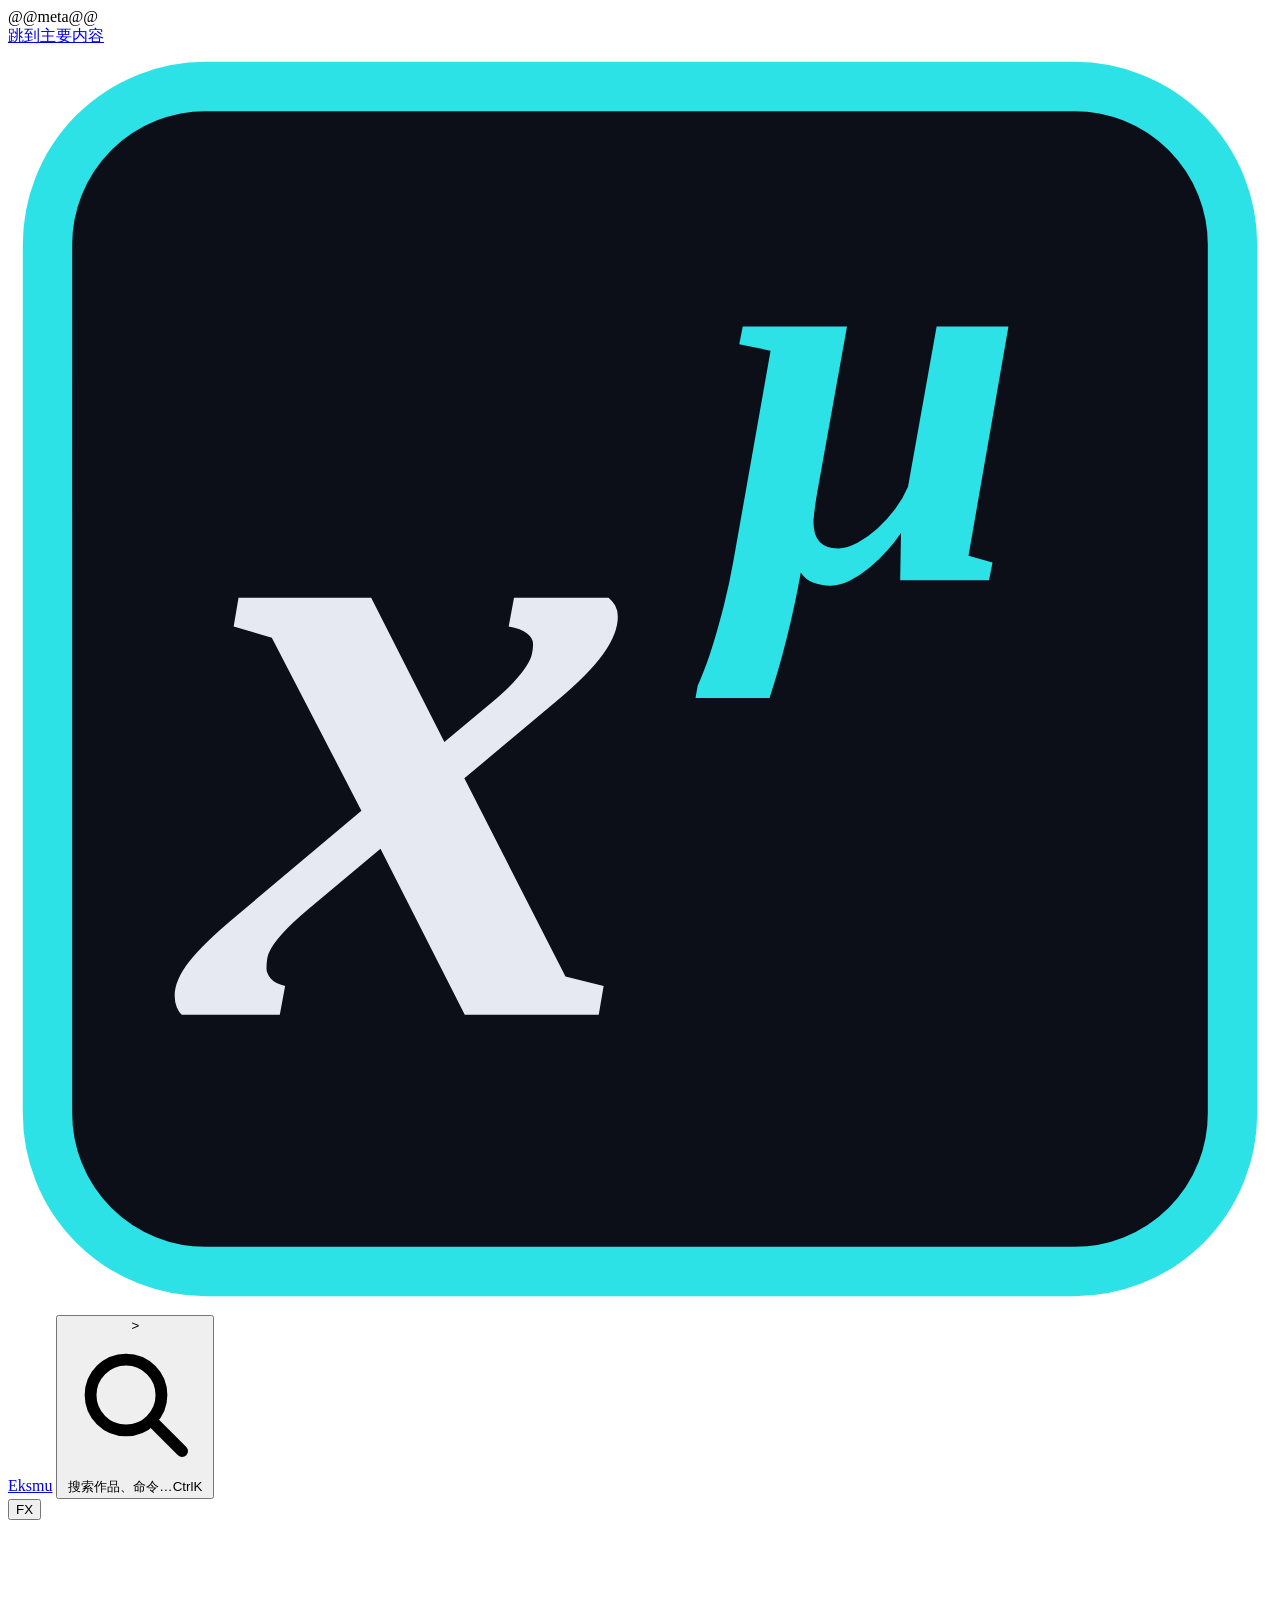
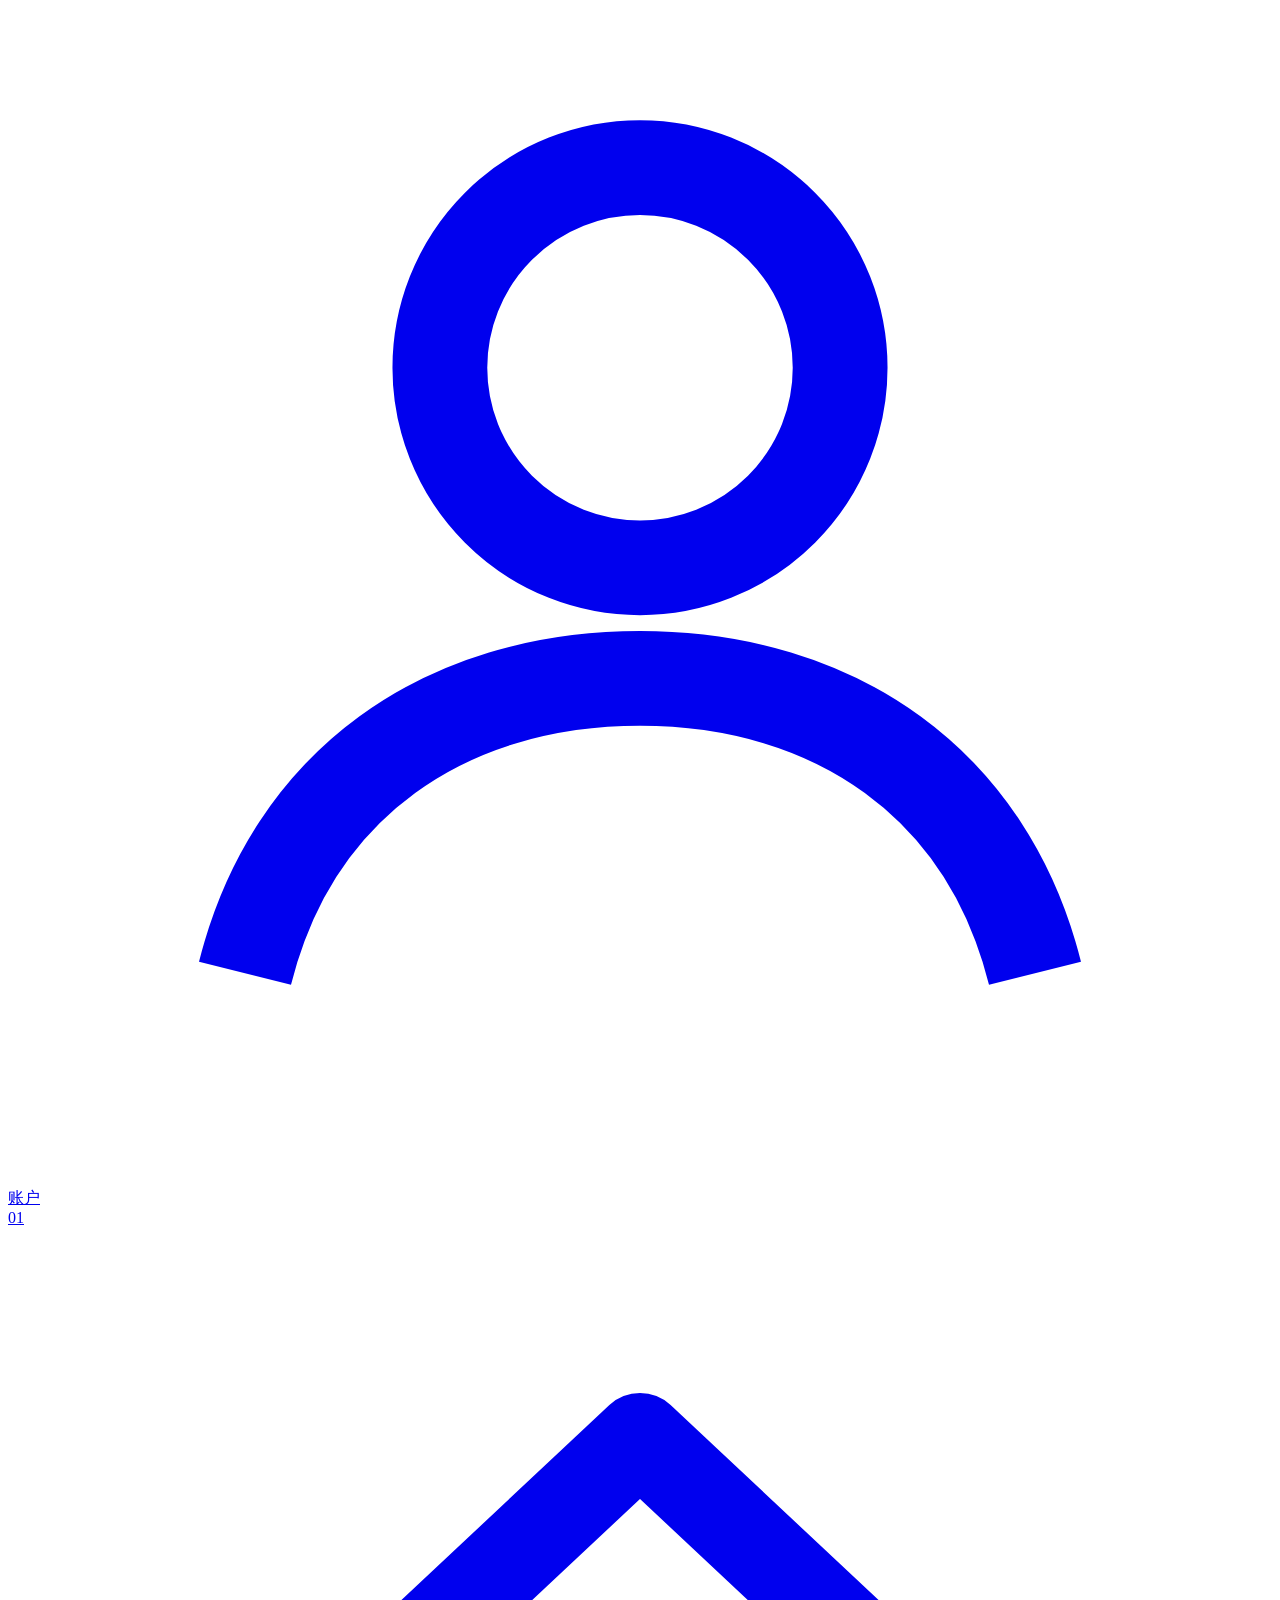
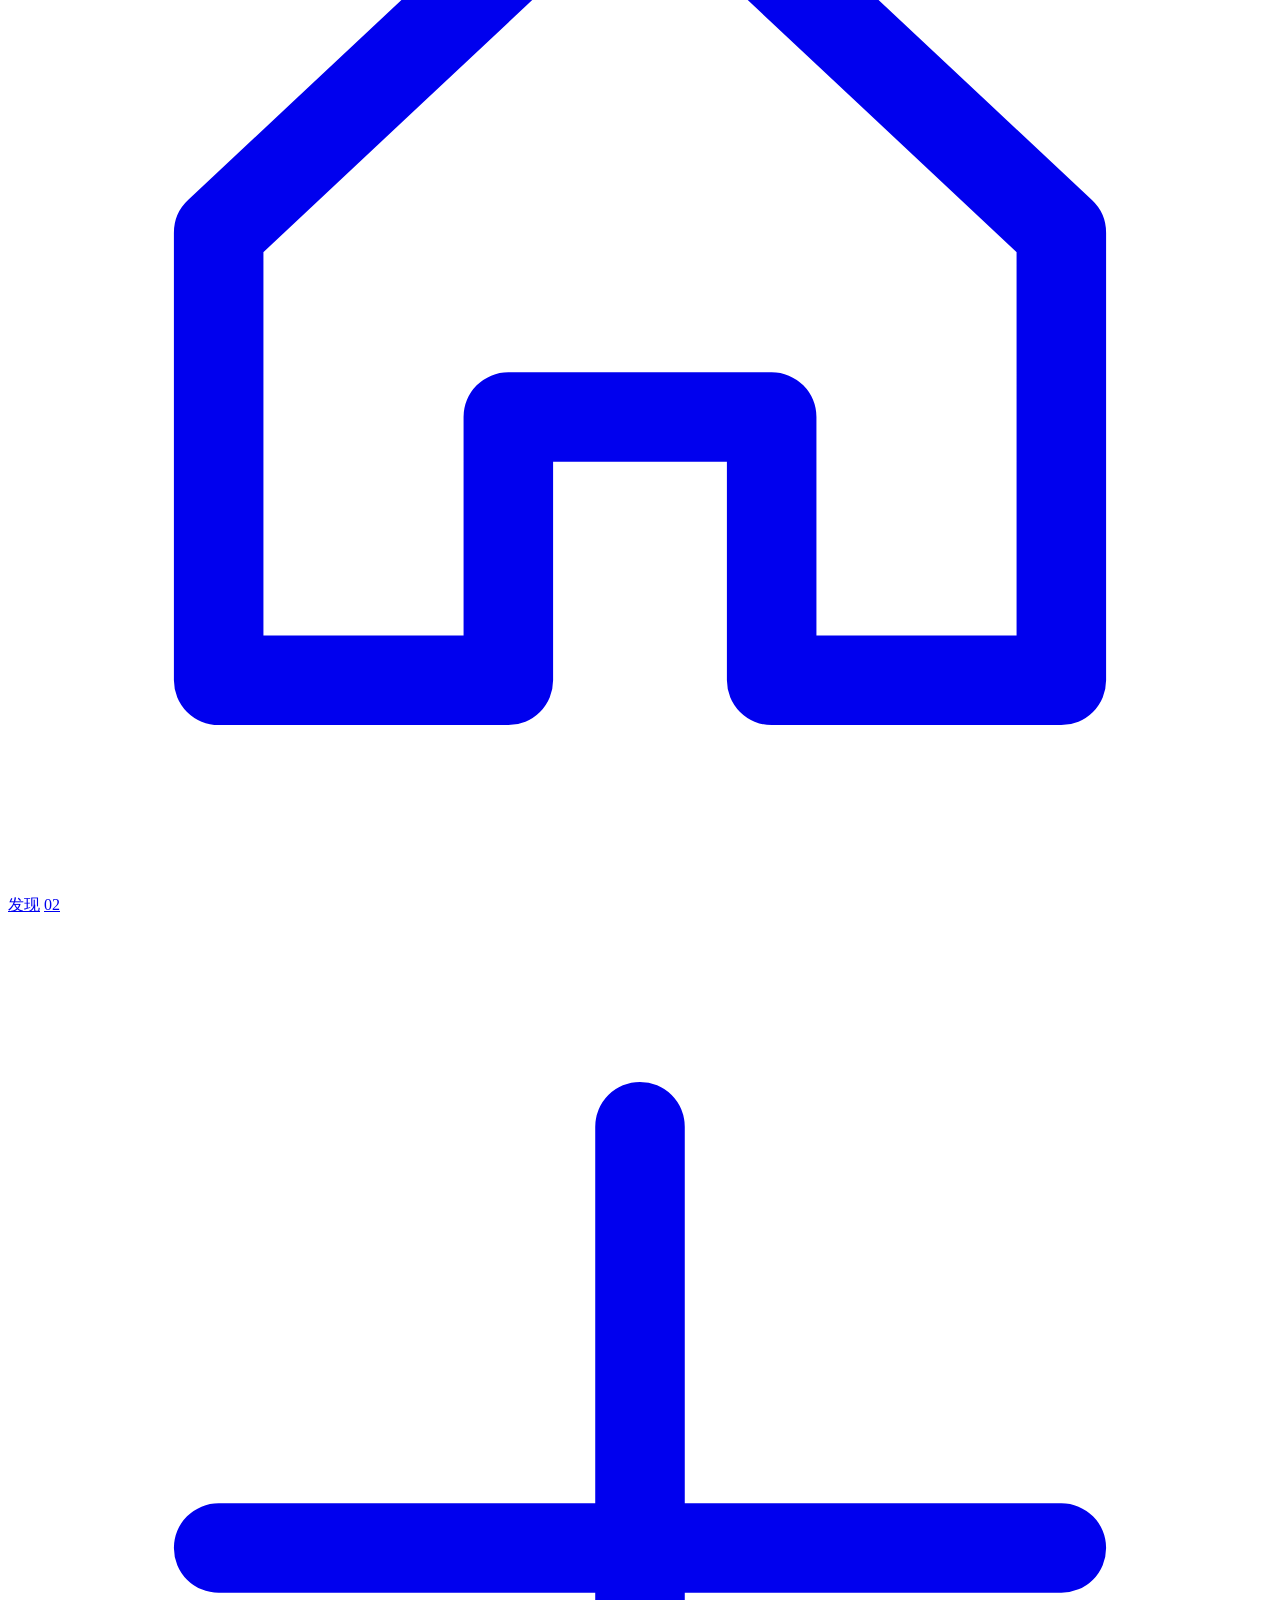
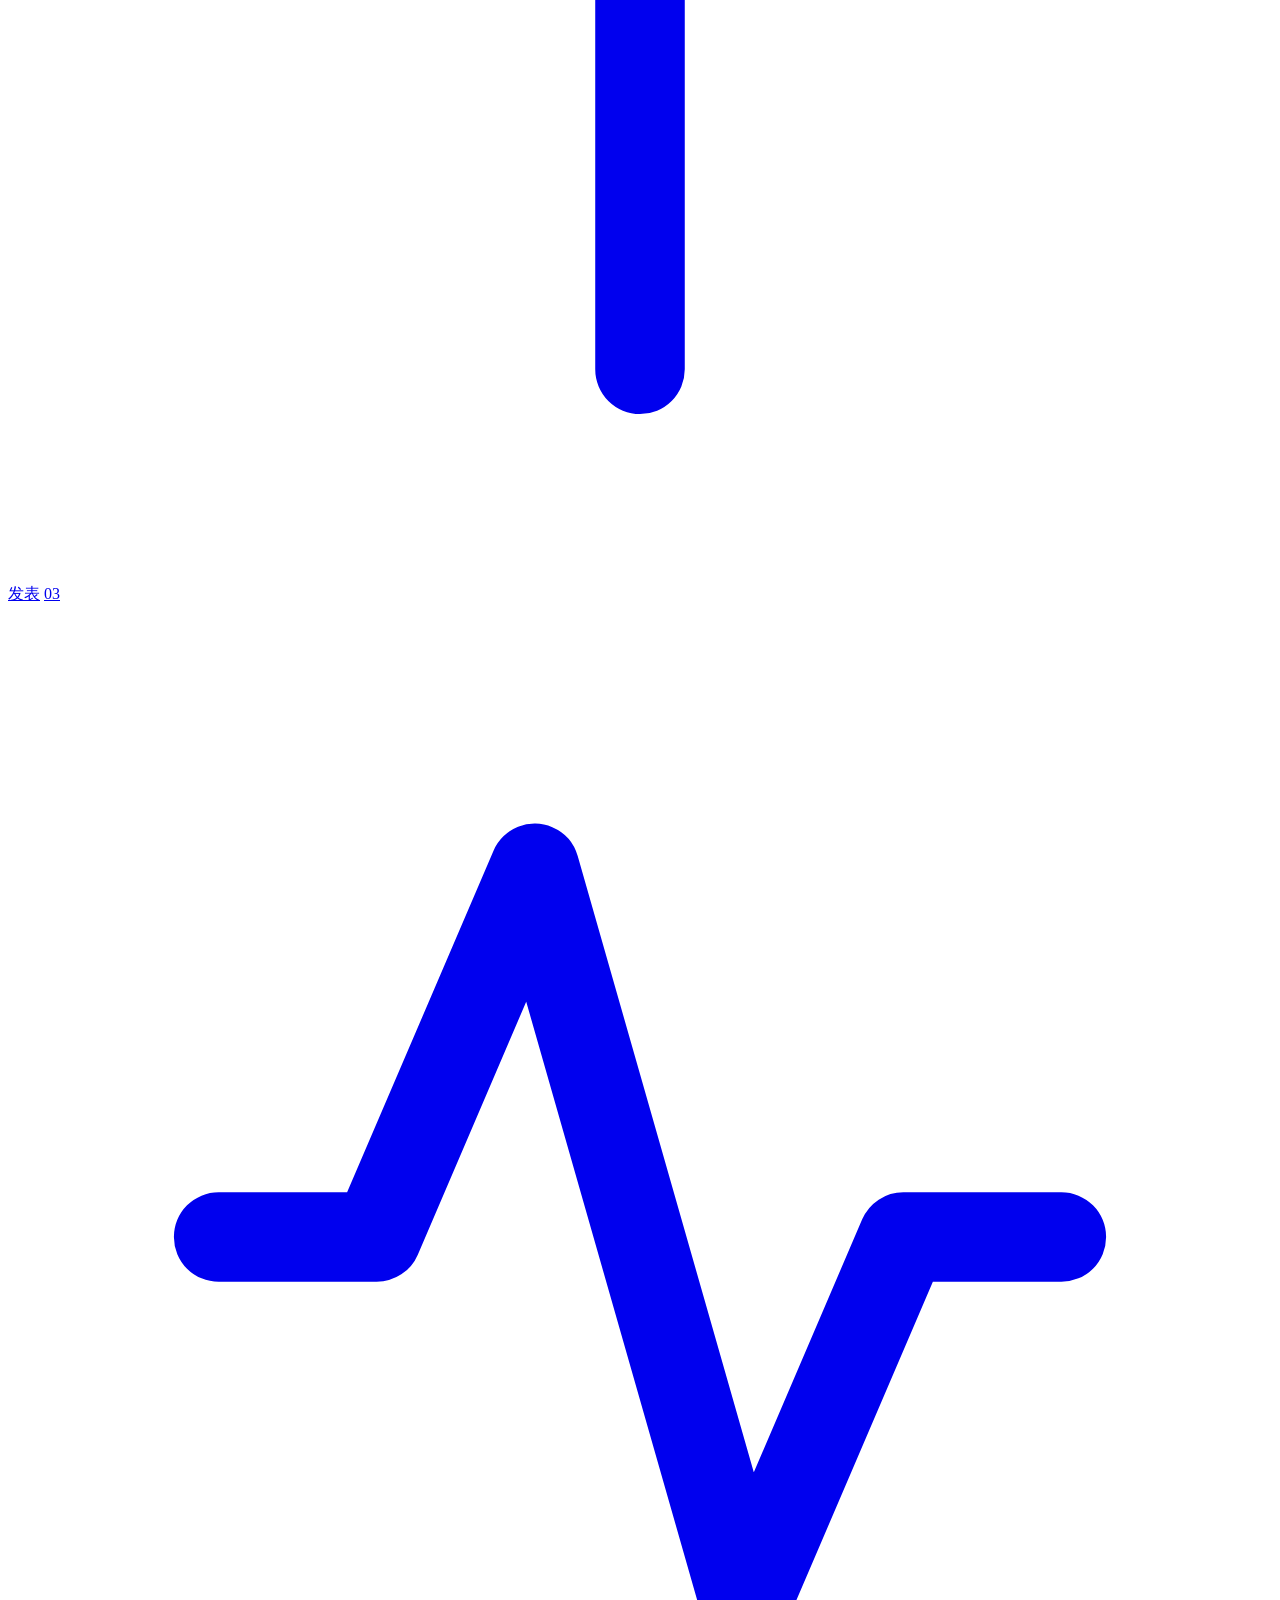
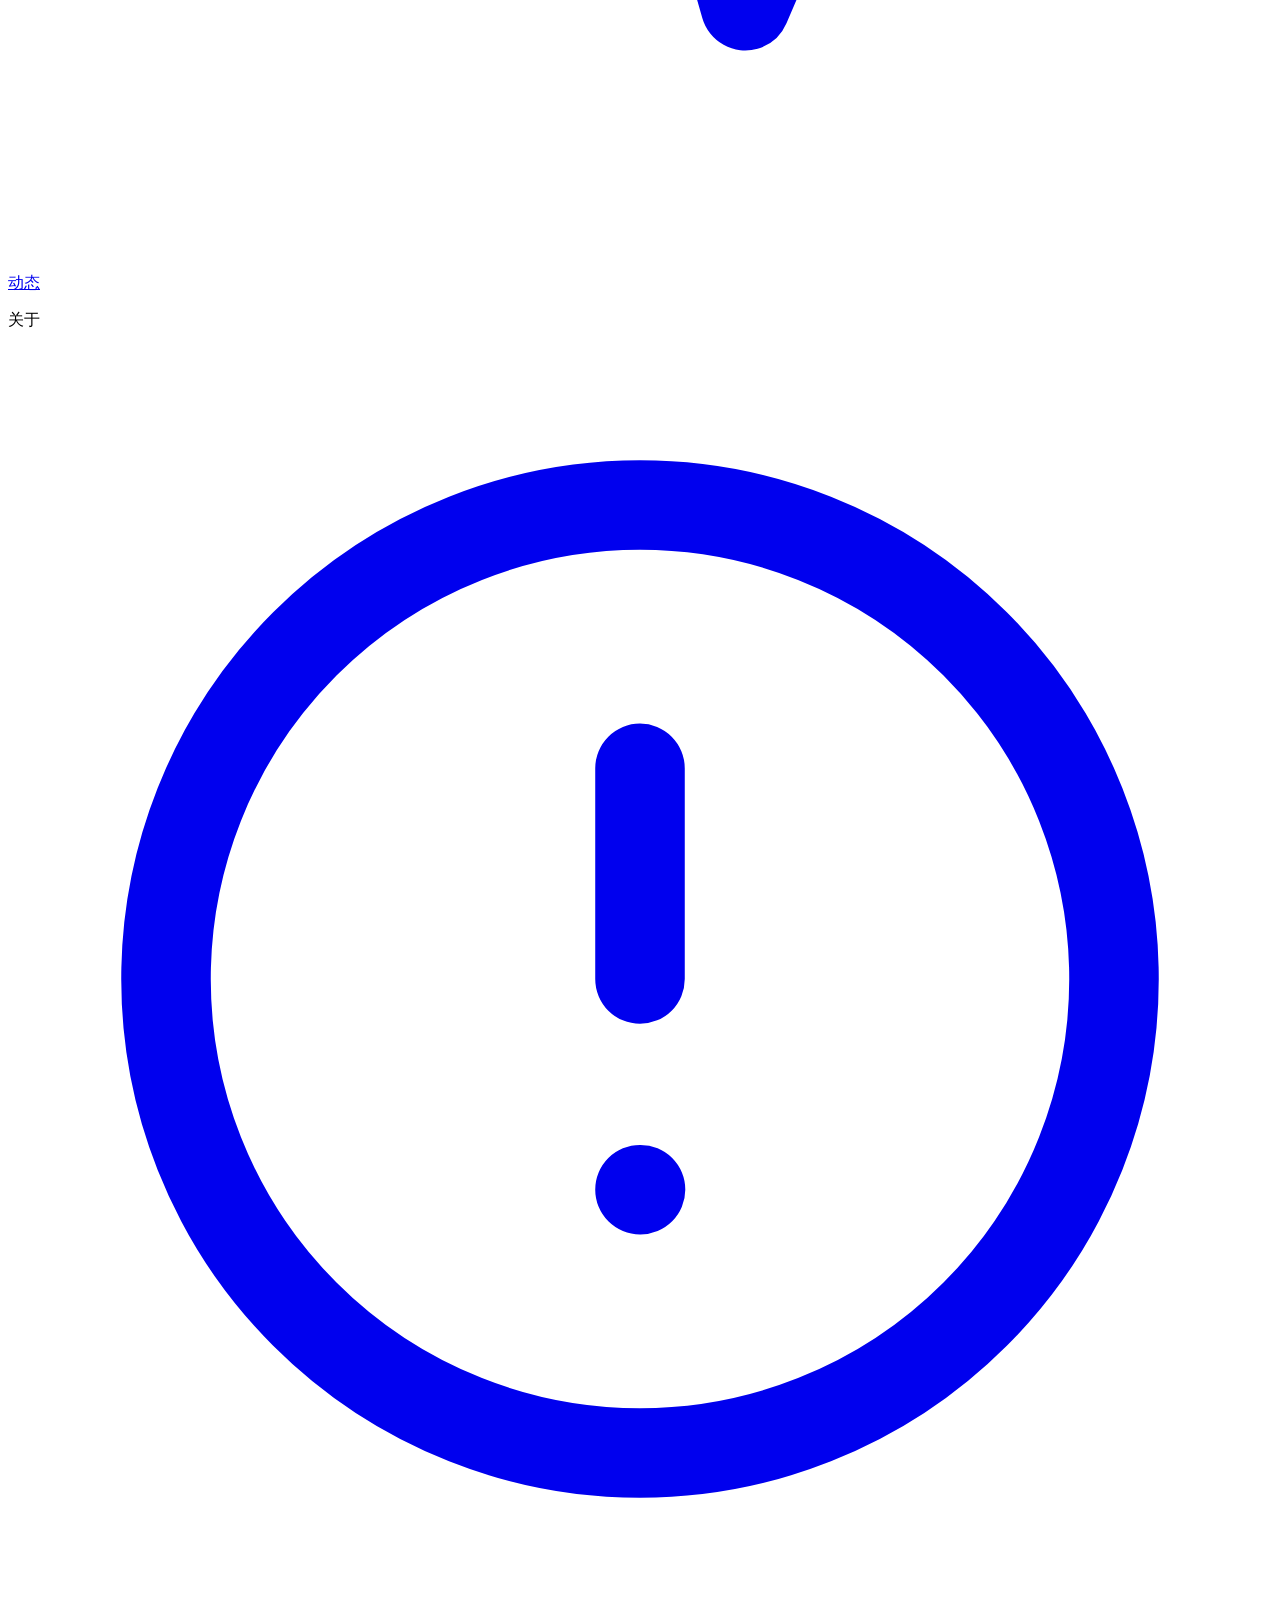
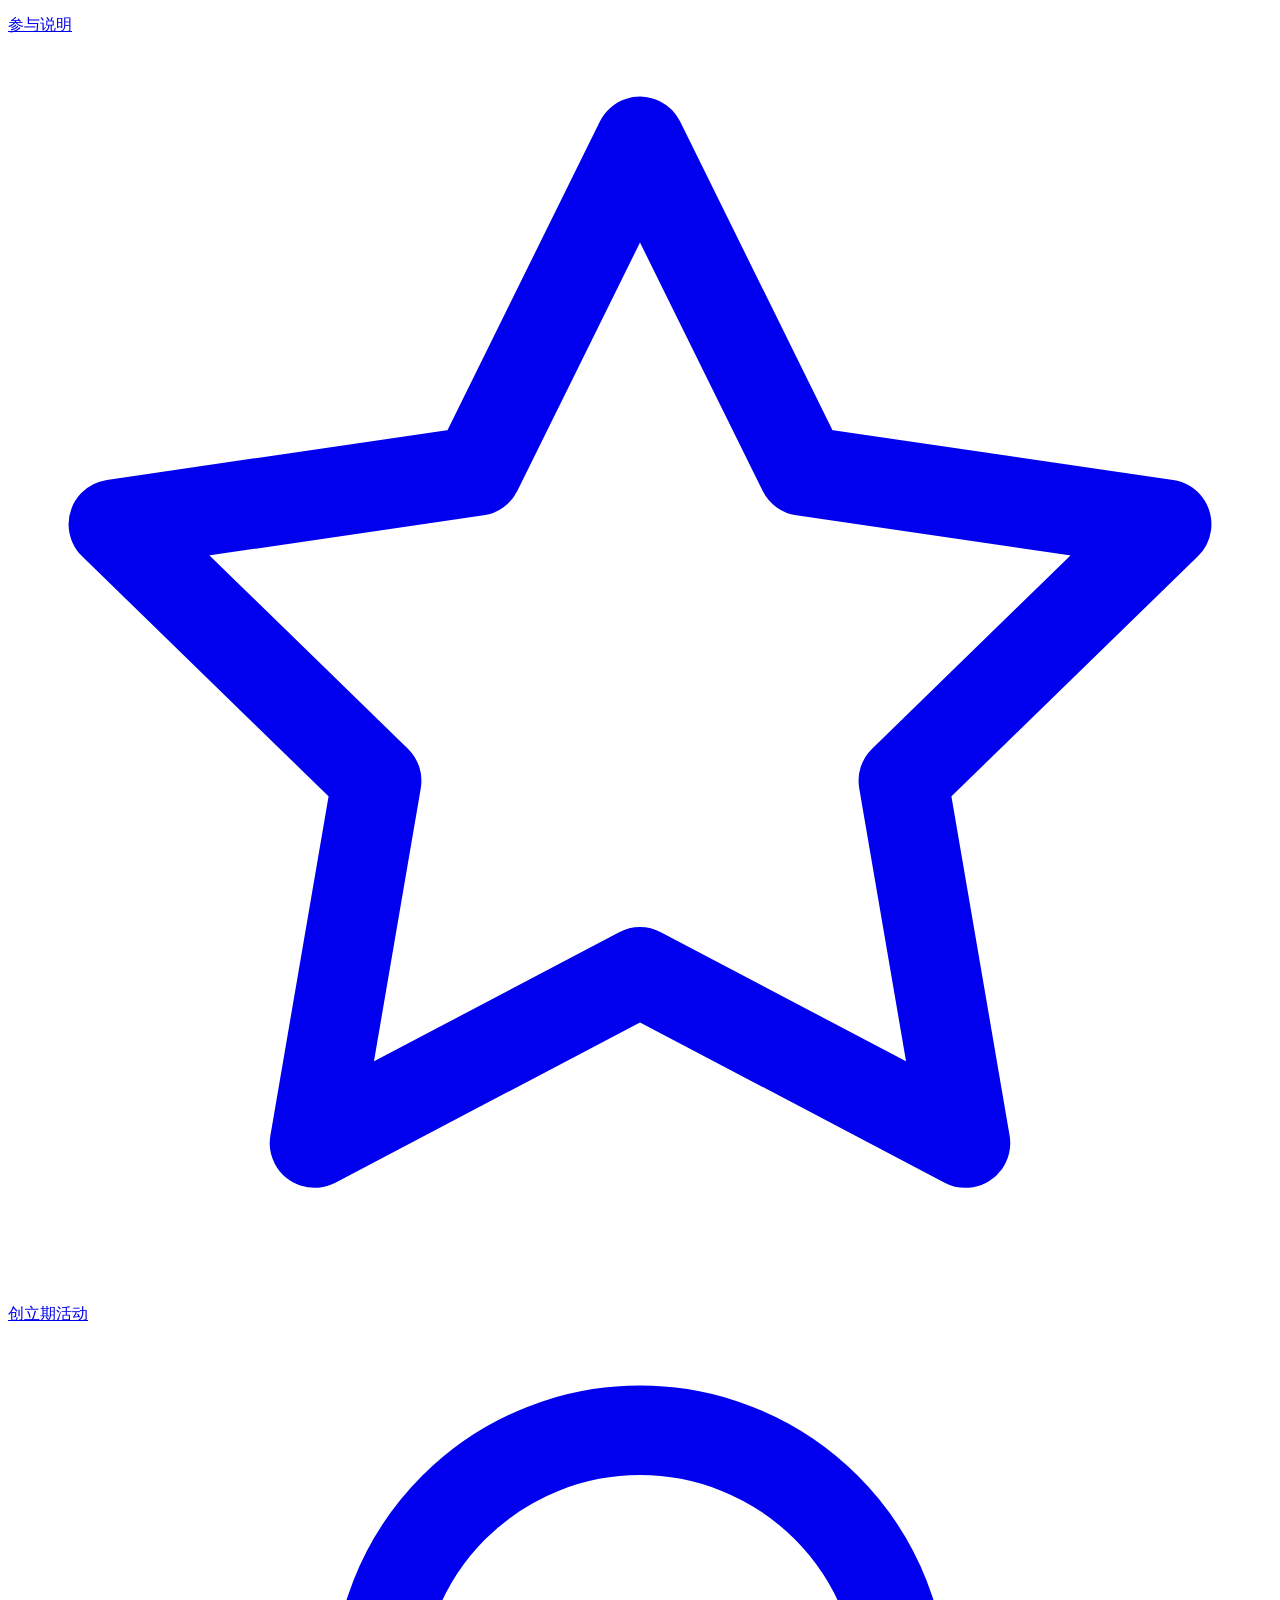
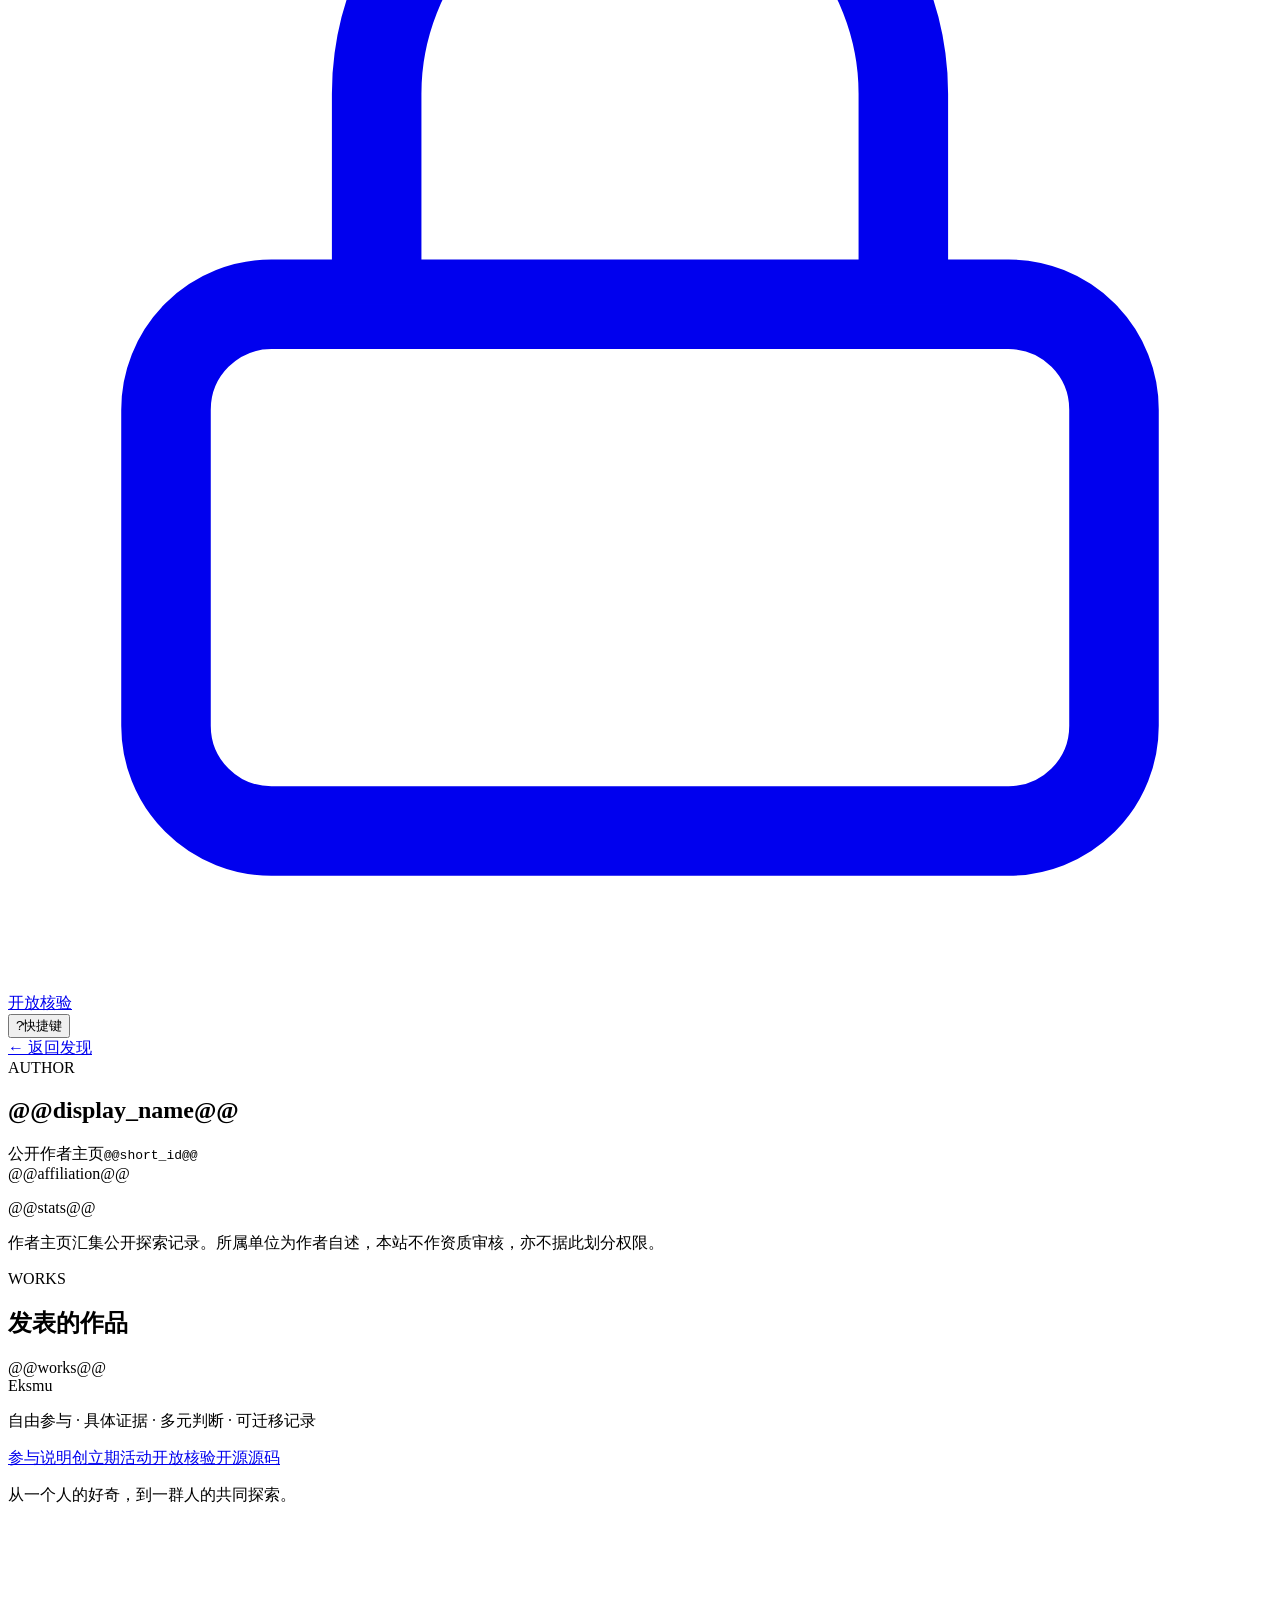
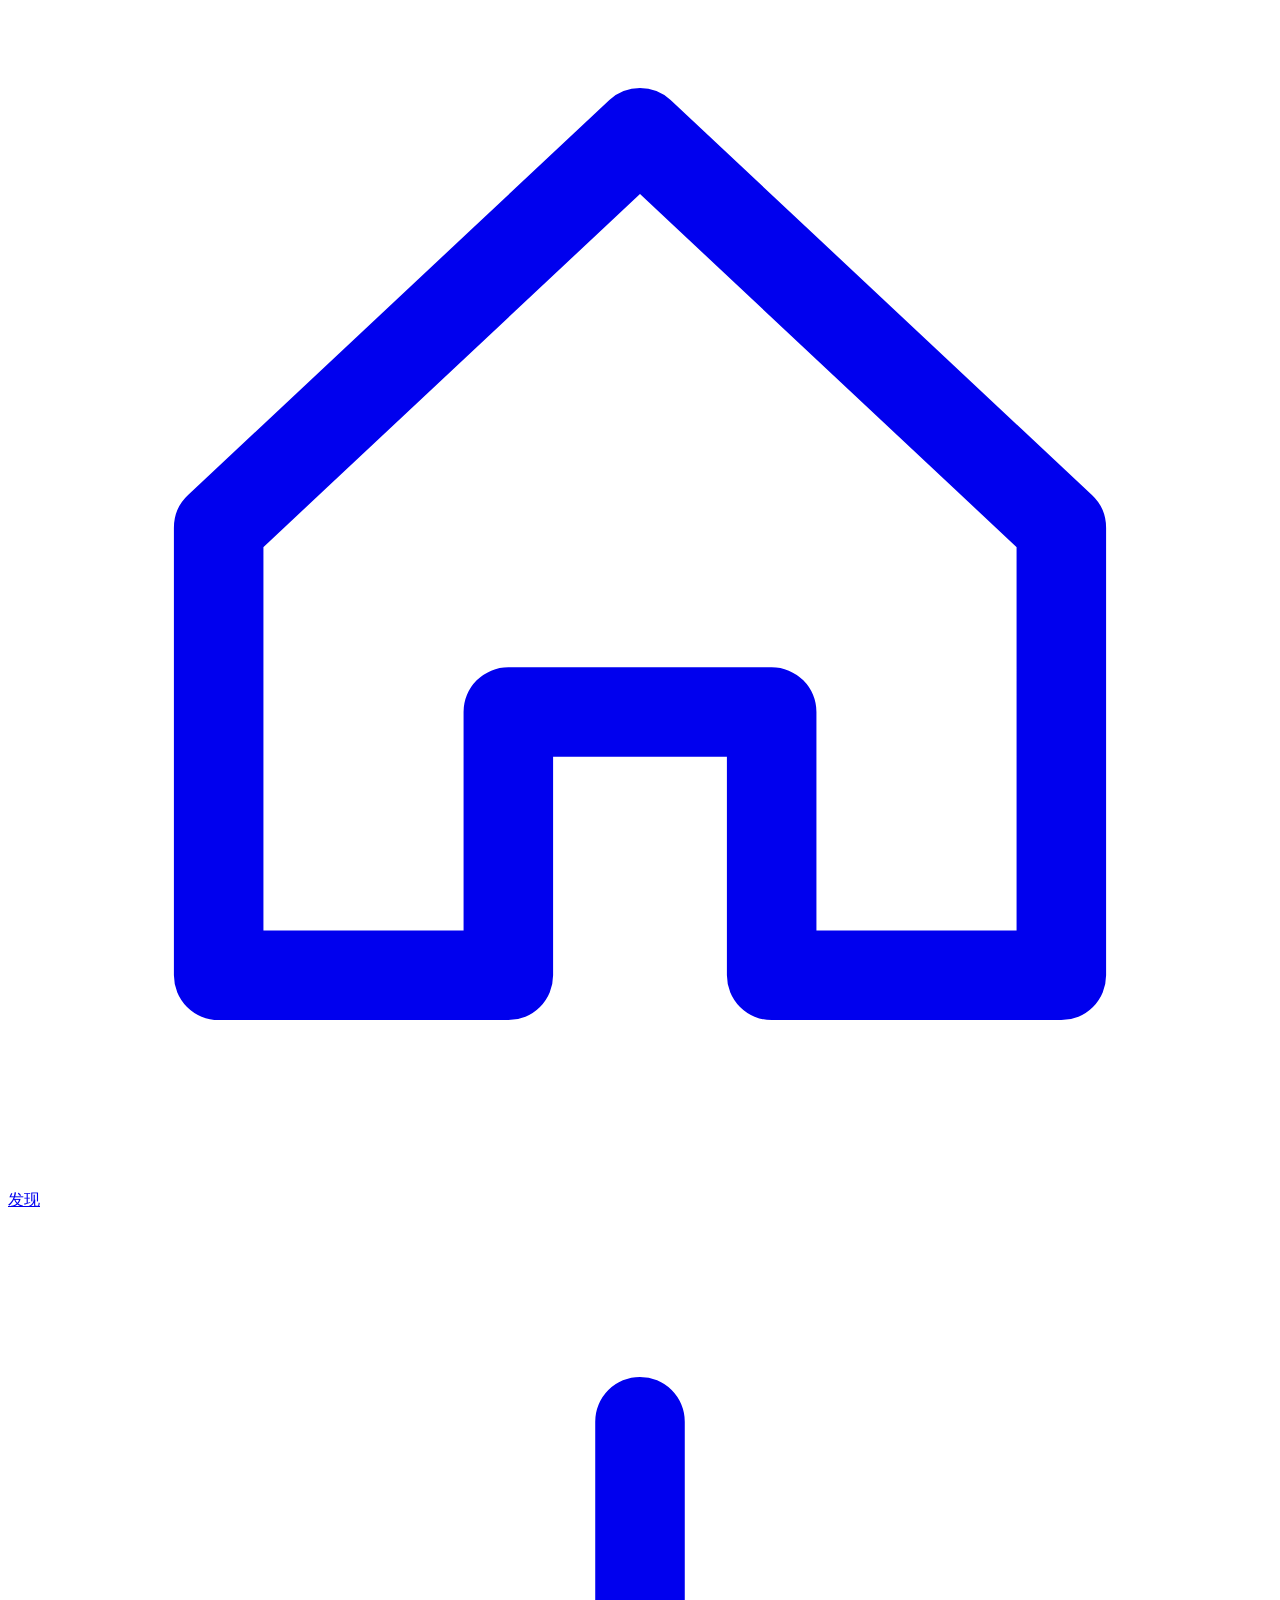
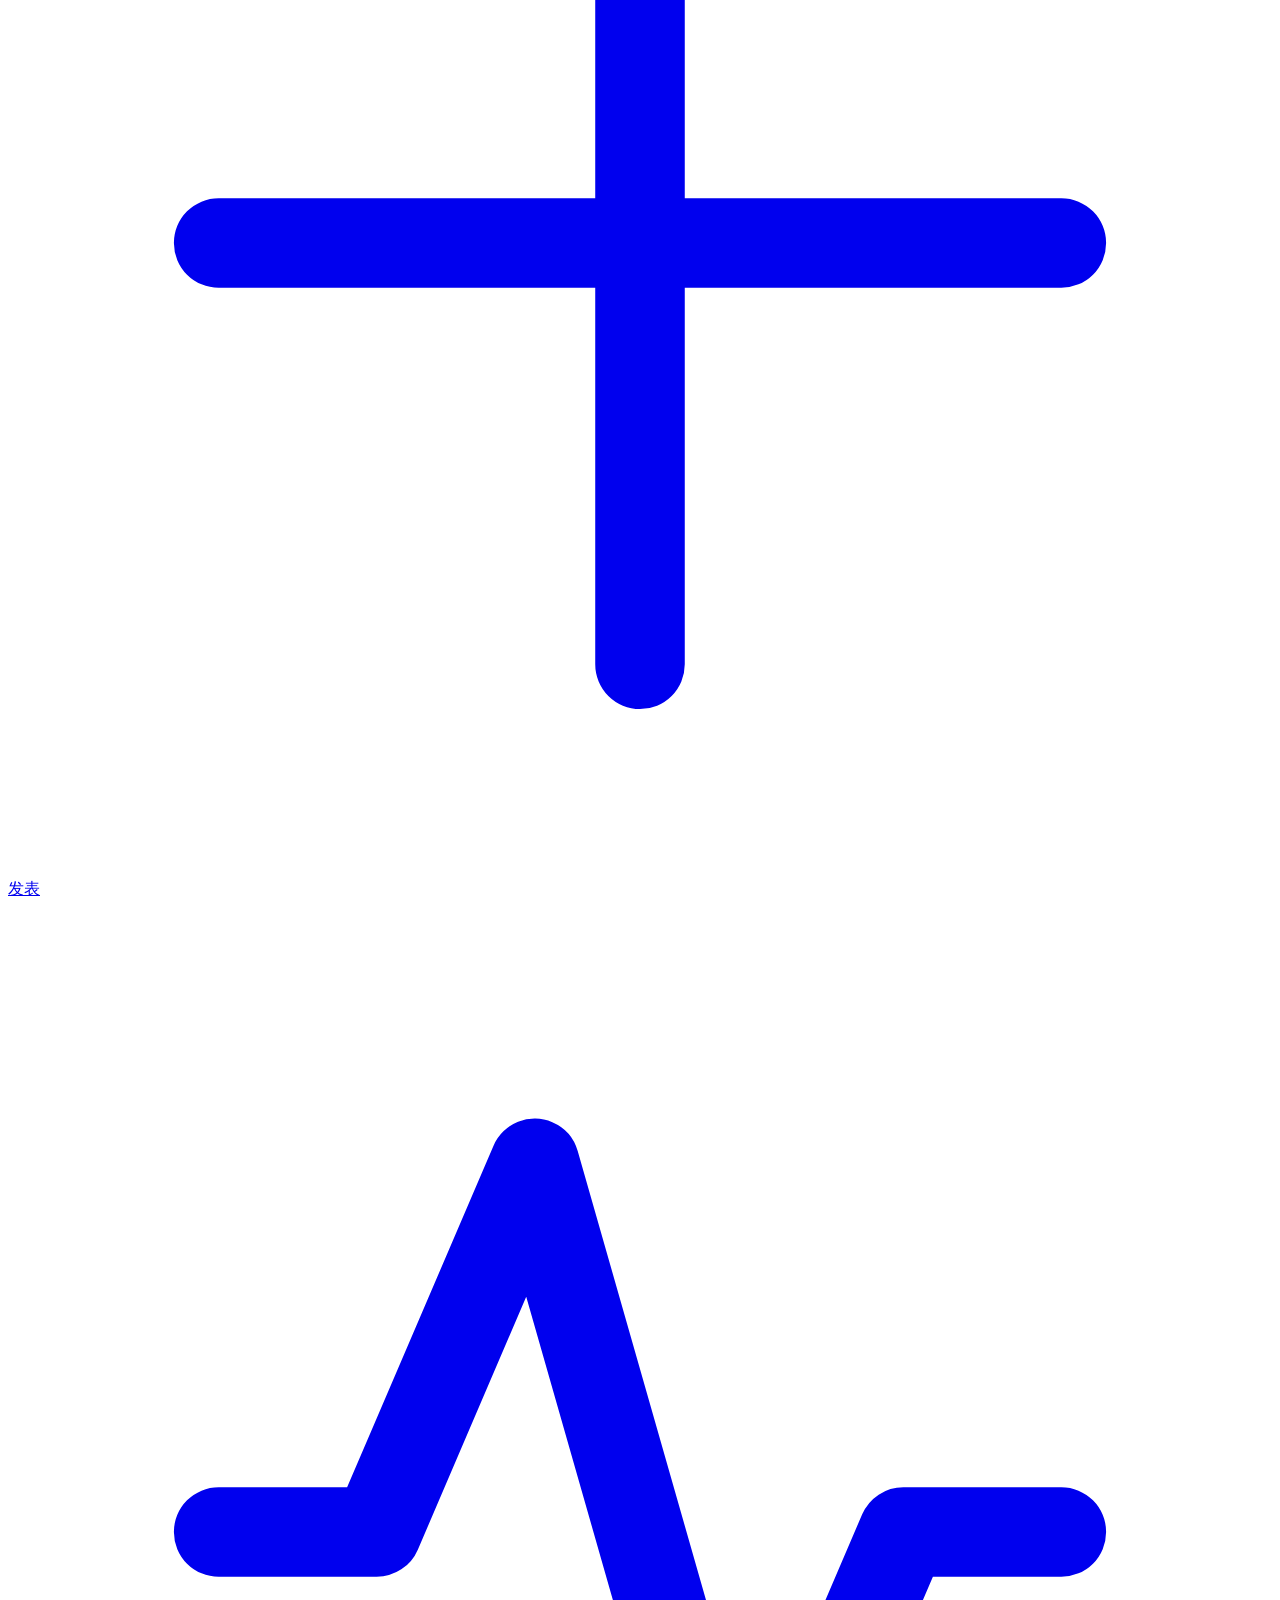
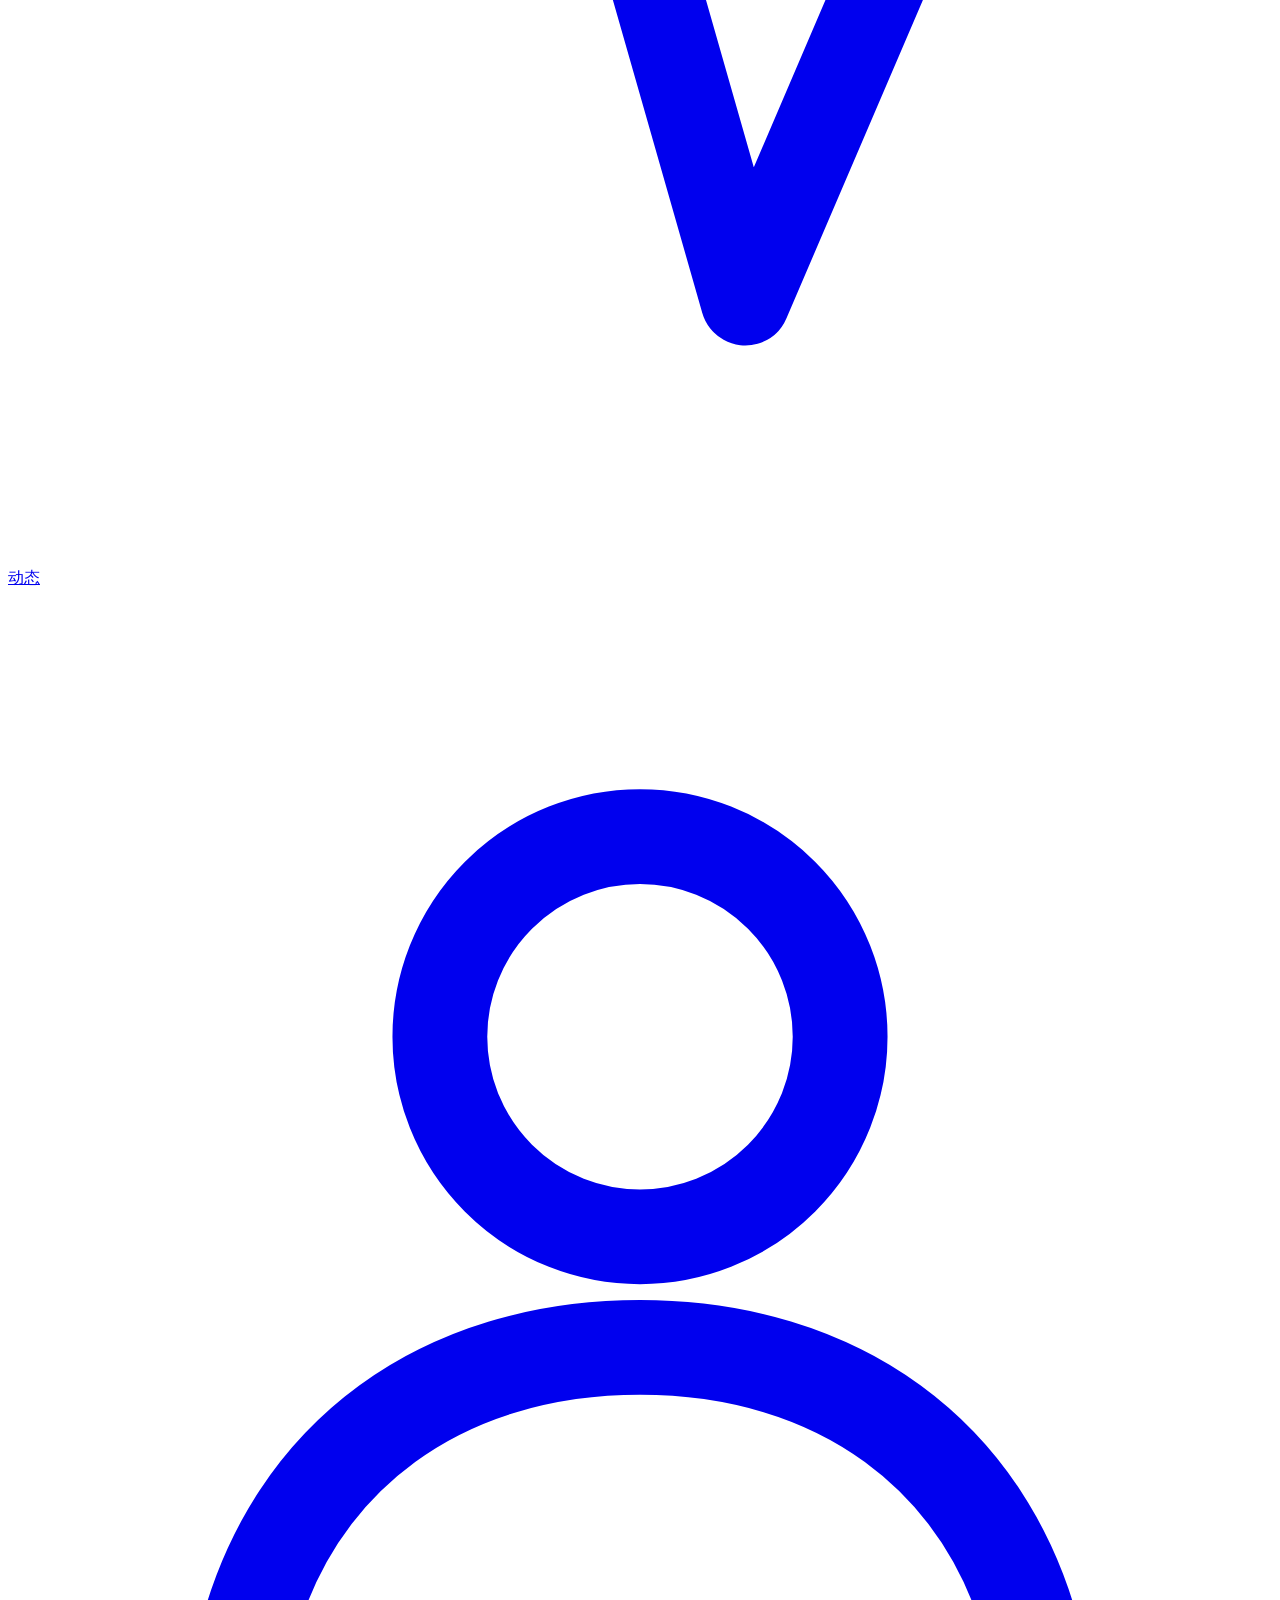
==== eksmu/static/author.html @ 3bbb2a7b "Open-source the full Eksmu platform (AGPL-3.0-or-later) alongside the protocol (Apache-2.0) This rep" ====
<!doctype html>
<html lang="zh-CN"><head><meta charset="utf-8"><meta name="viewport" content="width=device-width, initial-scale=1"><meta name="theme-color" content="#07080D">
<title>@@page_title@@</title><!--i18n:head--><link rel="icon" href="/favicon.svg" type="image/svg+xml"><link rel="alternate" type="application/atom+xml" title="Eksmu" href="/feed.xml"><meta name="description" content="@@description@@">@@meta@@<link rel="stylesheet" href="/style.css"><link rel="stylesheet" href="/research.css"><script src="/shell.js" defer></script></head>
<body>
<div class="app-shell">
<a class="skip-link" href="#main">跳到主要内容</a>
<header class="hd topbar sh-top"><div class="hd-in topbar-inner"><a class="brand" href="/" aria-label="Eksmu 首页"><span class="brand-mark"><svg viewBox="0 0 64 64" aria-hidden="true"><rect x="2" y="2" width="60" height="60" rx="8" fill="#0C0F18" stroke="#2DE2E6" stroke-width="2.5"/><text x="9" y="49" font-family="'Chakra Petch',Georgia,'Times New Roman',serif" font-style="italic" font-size="46" font-weight="700" fill="#E6E9F2">x</text><text x="36" y="27" font-family="'Chakra Petch',Georgia,'Times New Roman',serif" font-style="italic" font-size="28" font-weight="700" fill="#2DE2E6">μ</text></svg></span><span class="name brand-name glitch" data-text="Eksmu">Eksmu</span></a>
<button type="button" class="cmd" id="cmd-trigger" aria-label="搜索作品、命令 (Ctrl+K / /)" aria-haspopup="dialog"><span class="cmd-gt mono" aria-hidden="true">&gt;</span><svg class="cmd-ico" viewBox="0 0 24 24" aria-hidden="true"><circle cx="10.5" cy="10.5" r="6" fill="none" stroke="currentColor" stroke-width="2"/><path d="m15 15 5 5" stroke="currentColor" stroke-width="2" stroke-linecap="round"/></svg><span class="cmd-txt">搜索作品、命令…</span><span class="cmd-keys" aria-hidden="true"><span class="kbd">Ctrl</span><span class="kbd">K</span></span></button>
<div class="tools"><button class="tool fx" id="fx-toggle" type="button" aria-pressed="true" aria-label="视觉效果" title="切换视觉效果 (FX / LITE)"><span class="dot hot" aria-hidden="true"></span><span class="fx-txt">FX</span></button><!--i18n:switch--><a class="tool account-link" href="/account" aria-label="账户"><svg class="si-ico" viewBox="0 0 24 24" aria-hidden="true"><circle cx="12" cy="8.5" r="3.8" fill="none" stroke="currentColor" stroke-width="1.8"/><path d="M4.5 20c.9-3.6 3.8-5.6 7.5-5.6s6.6 2 7.5 5.6" fill="none" stroke="currentColor" stroke-width="1.8"/></svg><span class="si-txt">账户</span></a></div></div></header>
<aside class="rail sh-rail" aria-label="控制台导航">
<nav class="sec topnav" aria-label="主要导航">
<a href="/" class="it" title="发现" aria-label="发现"><span class="no mono" aria-hidden="true">01</span><svg class="ic" viewBox="0 0 24 24" aria-hidden="true"><path d="M4 11.5 12 4l8 7.5V20h-5.5v-5h-5v5H4z" fill="none" stroke="currentColor" stroke-width="1.7" stroke-linejoin="round" stroke-linecap="round"/></svg><span class="lb">发现</span></a>
<a href="/publish" class="it" title="发表" aria-label="发表"><span class="no mono" aria-hidden="true">02</span><svg class="ic" viewBox="0 0 24 24" aria-hidden="true"><path d="M12 4v16m-8-8h16" fill="none" stroke="currentColor" stroke-width="1.7" stroke-linecap="round"/></svg><span class="lb">发表</span></a>
<a href="/activity" class="it" title="动态" aria-label="动态"><span class="no mono" aria-hidden="true">03</span><svg class="ic" viewBox="0 0 24 24" aria-hidden="true"><path d="M4 12h3l3-7 4 14 3-7h3" fill="none" stroke="currentColor" stroke-width="1.7" stroke-linejoin="round" stroke-linecap="round"/></svg><span class="lb">动态</span></a>
</nav>
<div class="rail-group"><p class="rail-group-title">关于</p><nav class="rail-subnav" aria-label="关于导航">
<a href="/participation.html" class="it sub-it" title="参与说明" aria-label="参与说明"><svg class="ic" viewBox="0 0 24 24" aria-hidden="true"><circle cx="12" cy="12" r="9" fill="none" stroke="currentColor" stroke-width="1.7"/><path d="M12 8v4m0 4h.01" stroke="currentColor" stroke-width="1.7" stroke-linecap="round"/></svg><span class="lb">参与说明</span></a>
<a href="/founding.html" class="it sub-it" title="创立期活动" aria-label="创立期活动"><svg class="ic" viewBox="0 0 24 24" aria-hidden="true"><polygon points="12 2 15.09 8.26 22 9.27 17 14.14 18.18 21.02 12 17.77 5.82 21.02 7 14.14 2 9.27 8.91 8.26 12 2" fill="none" stroke="currentColor" stroke-width="1.7" stroke-linejoin="round"/></svg><span class="lb">创立期活动</span></a>
<a href="/openness.html" class="it sub-it" title="开放核验" aria-label="开放核验"><svg class="ic" viewBox="0 0 24 24" aria-hidden="true"><rect x="3" y="11" width="18" height="10" rx="2" fill="none" stroke="currentColor" stroke-width="1.7"/><path d="M7 11V7a5 5 0 0 1 10 0v4" fill="none" stroke="currentColor" stroke-width="1.7"/></svg><span class="lb">开放核验</span></a>
</nav></div>
<div class="rail-foot"><button type="button" class="keys" id="rail-keys-btn" title="快捷键说明" aria-label="快捷键说明"><span class="kbd">?</span><span class="keys-t">快捷键</span></button></div>
</aside>
<main id="main" class="sh-main page-main author-page">
<div class="author-layout">
<a class="back-link" href="/">← 返回发现</a>
<section class="panel hp author-hero-panel">
<header class="hp-head section-head"><div class="hp-titles"><span class="hp-code mono">AUTHOR</span><h1 class="work-title">@@display_name@@</h1></div><div class="entry-meta"><span class="badge">公开作者主页</span><span class="muted mono"><code>@@short_id@@</code></span></div></header>
<div class="hp-body">
@@affiliation@@
<p class="muted author-stats">@@stats@@</p>
<p class="muted faint">作者主页汇集公开探索记录。所属单位为作者自述，本站不作资质审核，亦不据此划分权限。</p>
</div>
</section>
<section class="panel hp work-section" id="author-works">
<header class="hp-head section-head"><div class="hp-titles"><span class="hp-code mono">WORKS</span><h2 class="hp-title">发表的作品</h2></div></header>
<div class="hp-body">
@@works@@
</div>
</section>
</div>
<footer class="ft site-footer"><div class="ft-in footer-inner wrap"><div class="ft-brand"><span class="ft-name glitch" data-text="Eksmu">Eksmu</span><p class="ft-tag footer-motto">自由参与 · 具体证据 · 多元判断 · 可迁移记录</p></div><nav class="ft-links footer-links" aria-label="页脚导航"><a href="/participation.html">参与说明</a><a href="/founding.html">创立期活动</a><a href="/openness.html">开放核验</a><a href="/openness.html#open-tech">开源源码</a></nav><p class="ft-credit">从一个人的好奇，到一群人的共同探索。</p></div></footer>
</main>
<nav class="tabbar" aria-label="移动端底部导航">
<a href="/" class="tab" aria-label="发现"><svg viewBox="0 0 24 24" aria-hidden="true"><path d="M4 11.5 12 4l8 7.5V20h-5.5v-5h-5v5H4z" fill="none" stroke="currentColor" stroke-width="1.7" stroke-linejoin="round" stroke-linecap="round"/></svg><span>发现</span></a>
<a href="/publish" class="tab" aria-label="发表"><svg viewBox="0 0 24 24" aria-hidden="true"><path d="M12 4v16m-8-8h16" fill="none" stroke="currentColor" stroke-width="1.7" stroke-linecap="round"/></svg><span>发表</span></a>
<a href="/activity" class="tab" aria-label="动态"><svg viewBox="0 0 24 24" aria-hidden="true"><path d="M4 12h3l3-7 4 14 3-7h3" fill="none" stroke="currentColor" stroke-width="1.7" stroke-linejoin="round" stroke-linecap="round"/></svg><span>动态</span></a>
<a href="/account" class="tab" aria-label="账户"><svg viewBox="0 0 24 24" aria-hidden="true"><circle cx="12" cy="8.5" r="3.8" fill="none" stroke="currentColor" stroke-width="1.8"/><path d="M4.5 20c.9-3.6 3.8-5.6 7.5-5.6s6.6 2 7.5 5.6" fill="none" stroke="currentColor" stroke-width="1.8"/></svg><span>账户</span></a>
</nav>
</div>
</body></html>
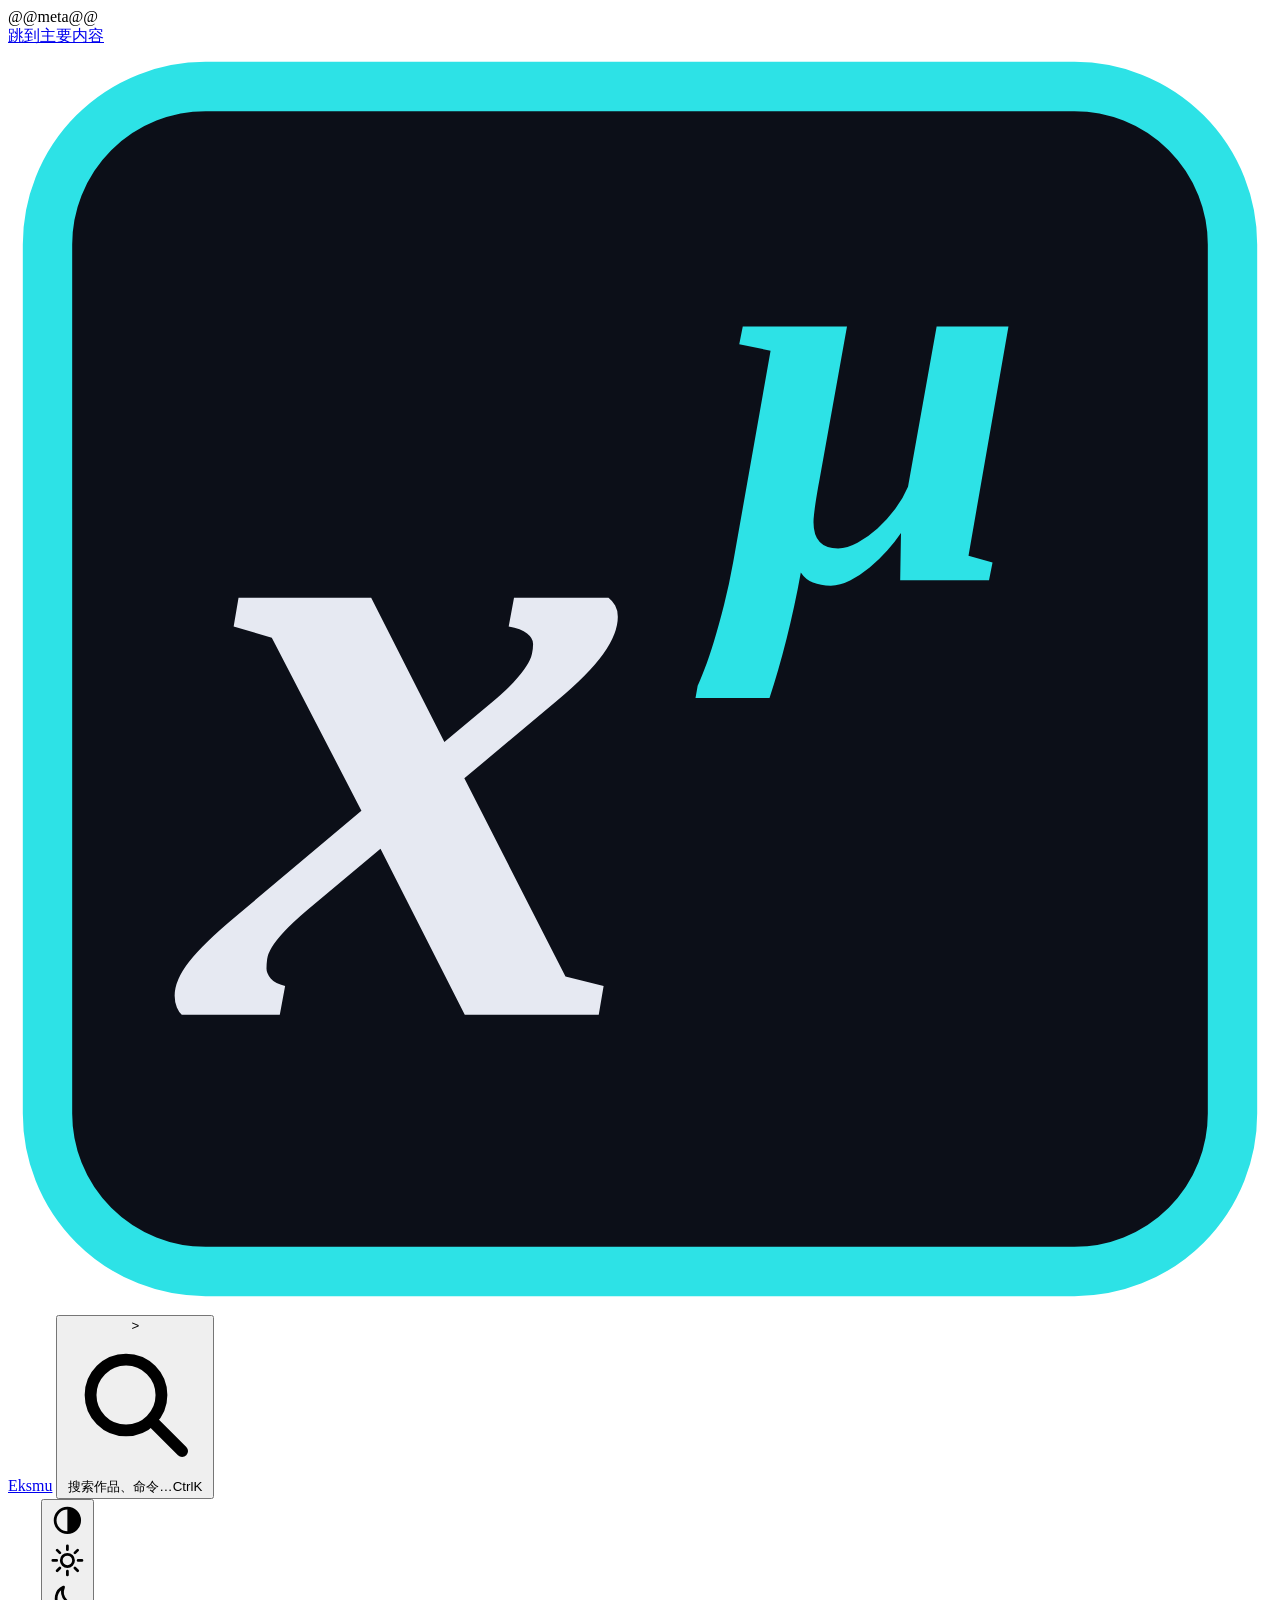
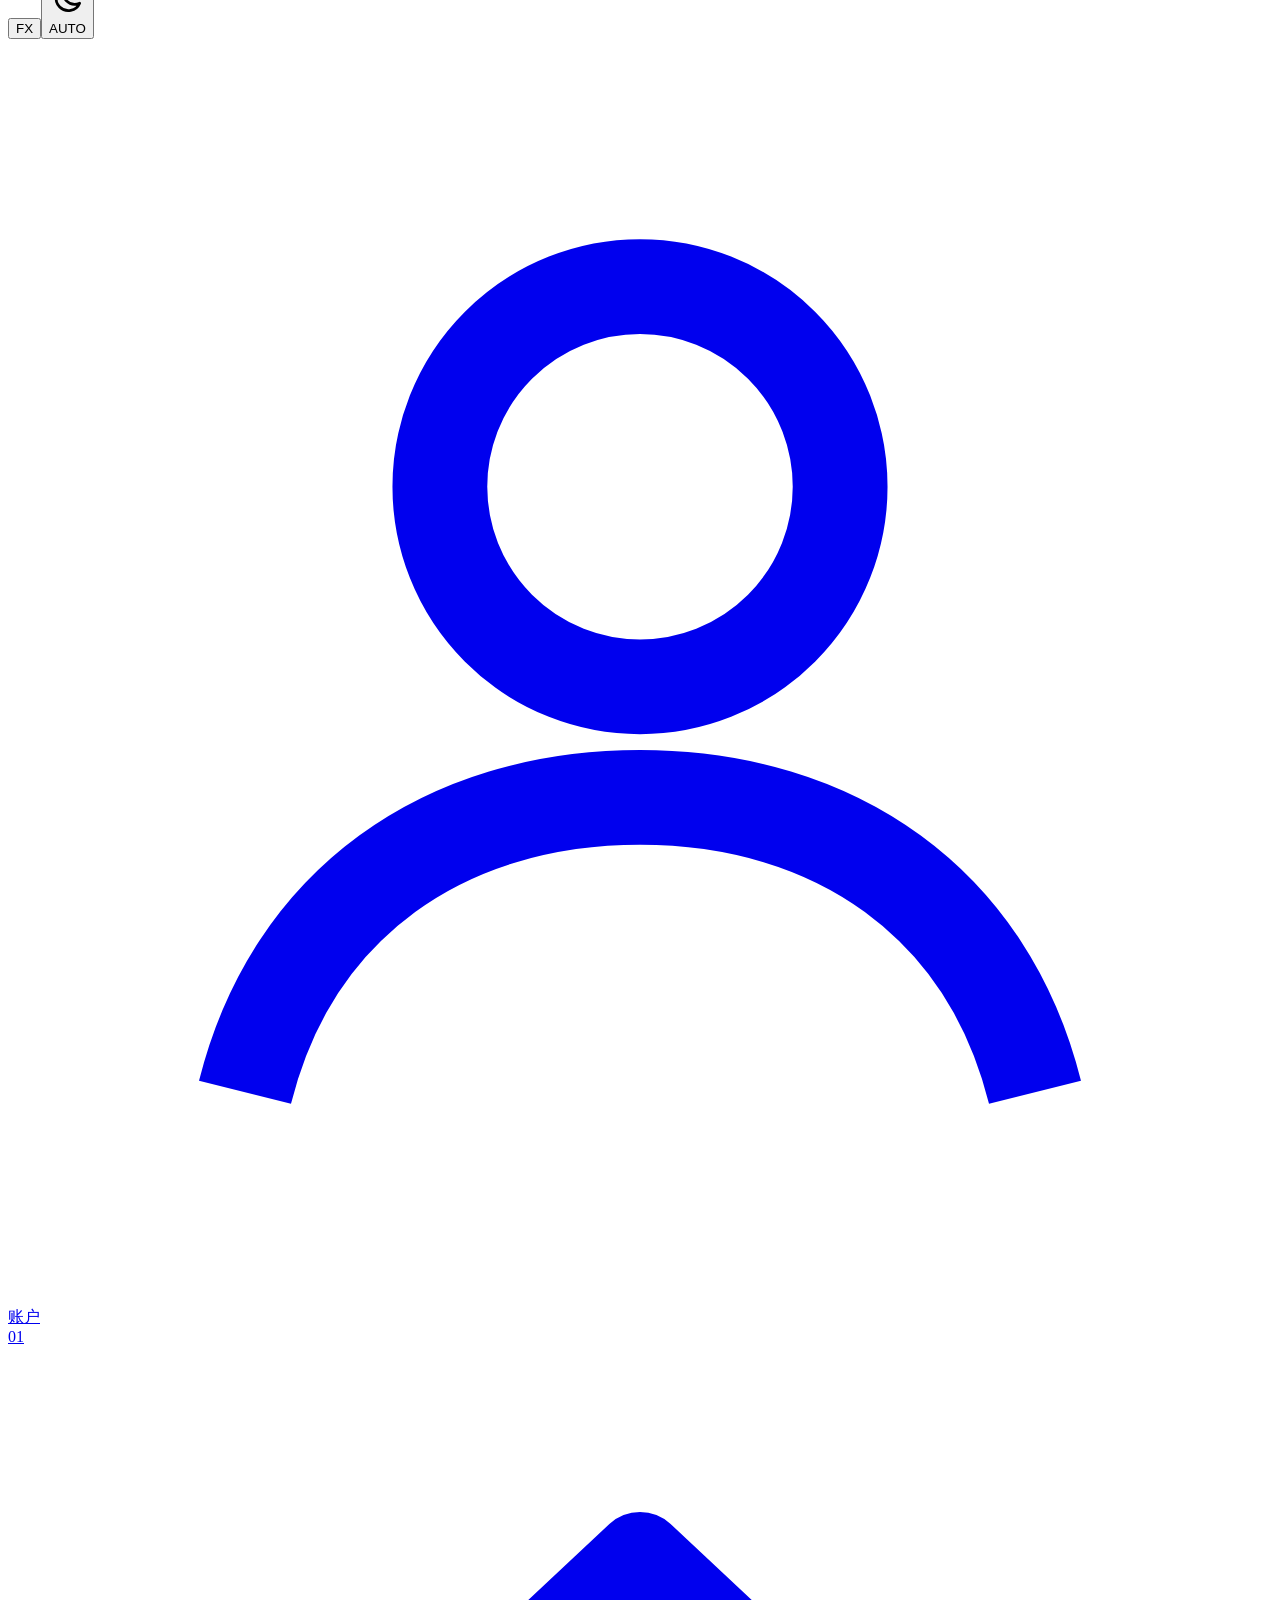
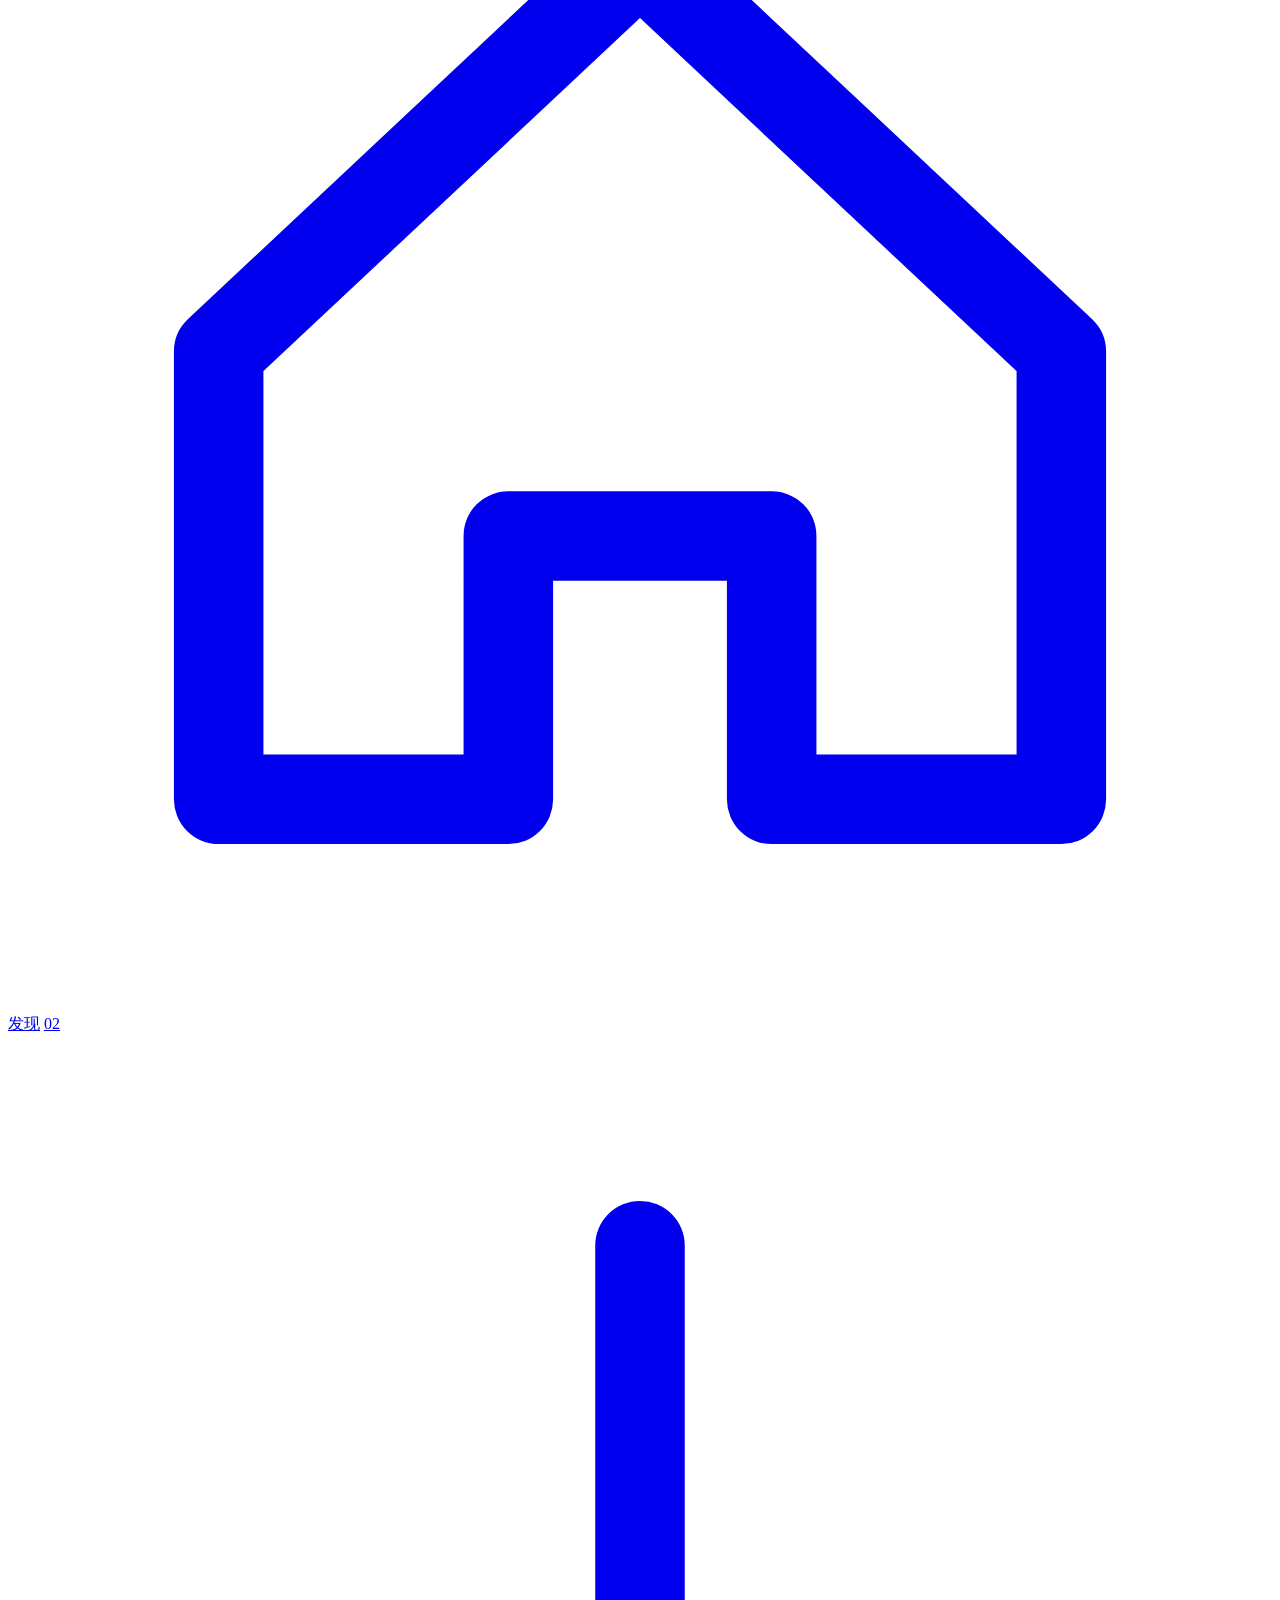
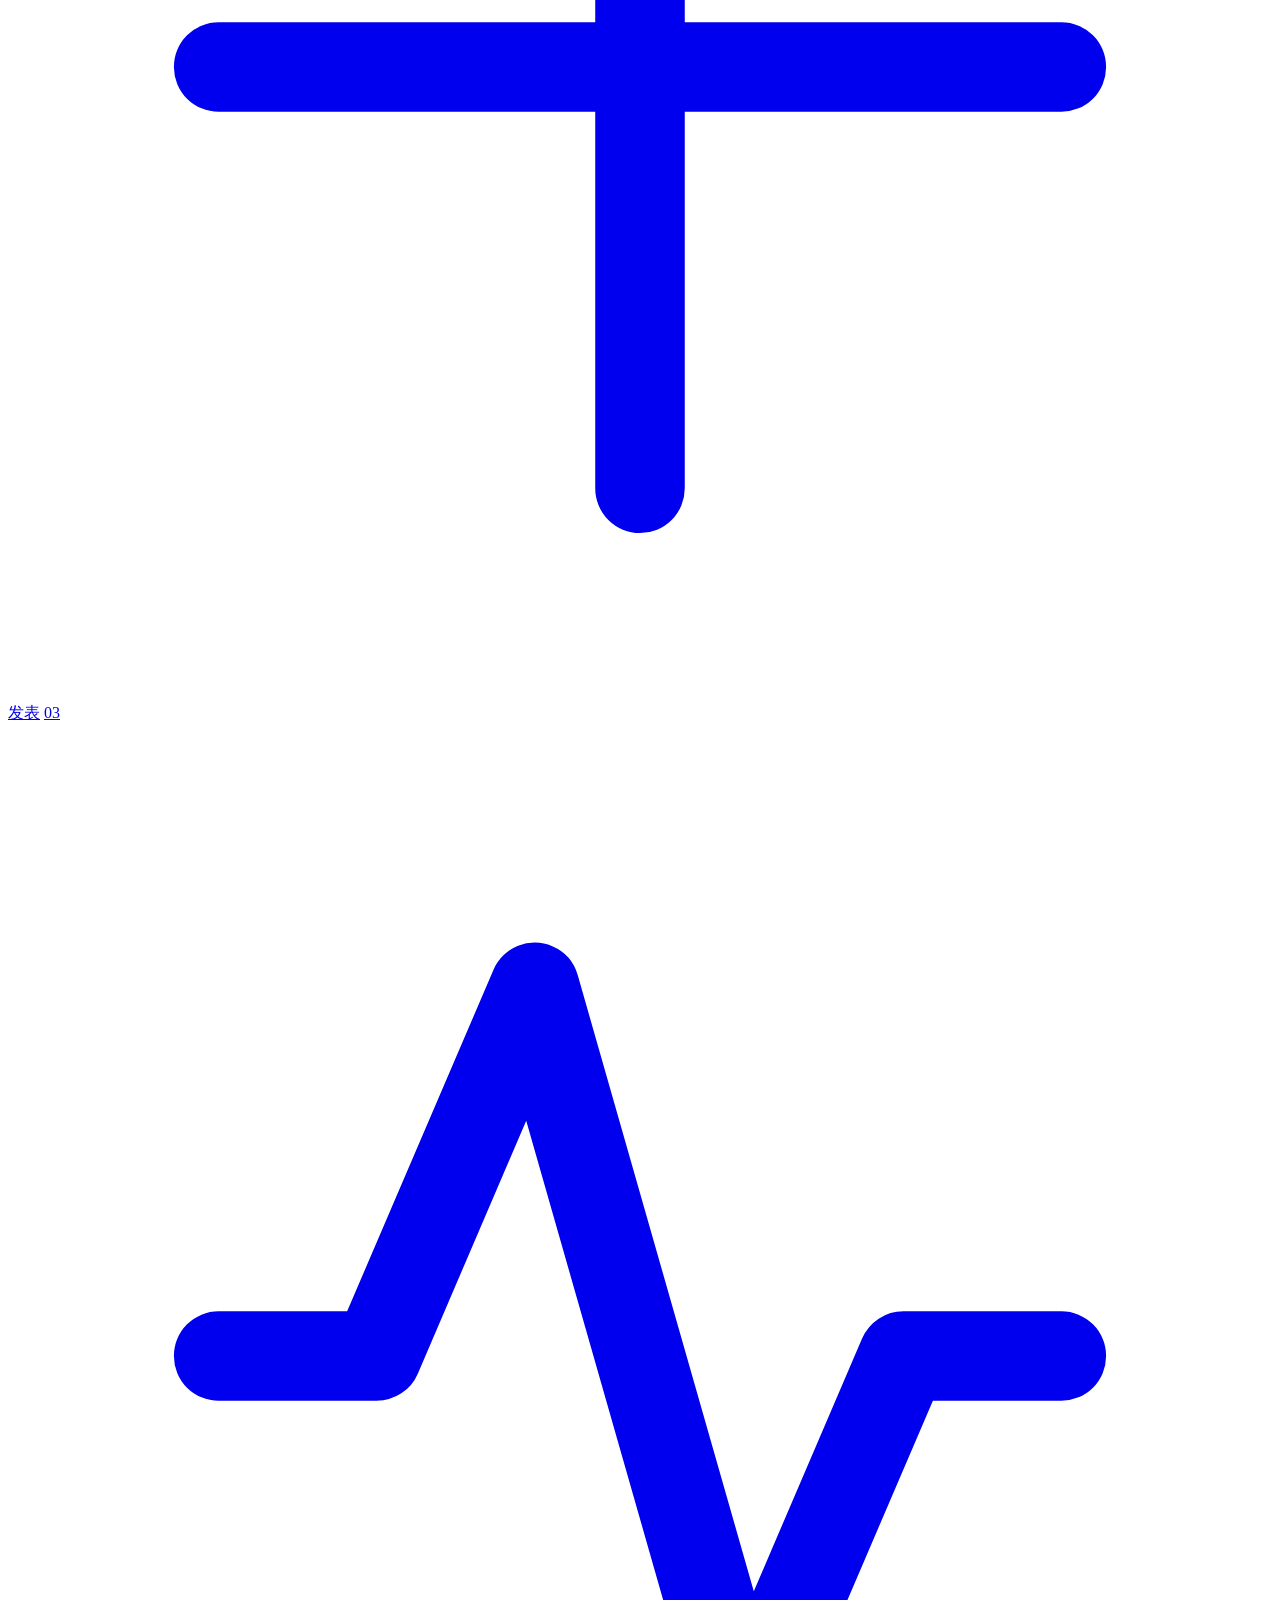
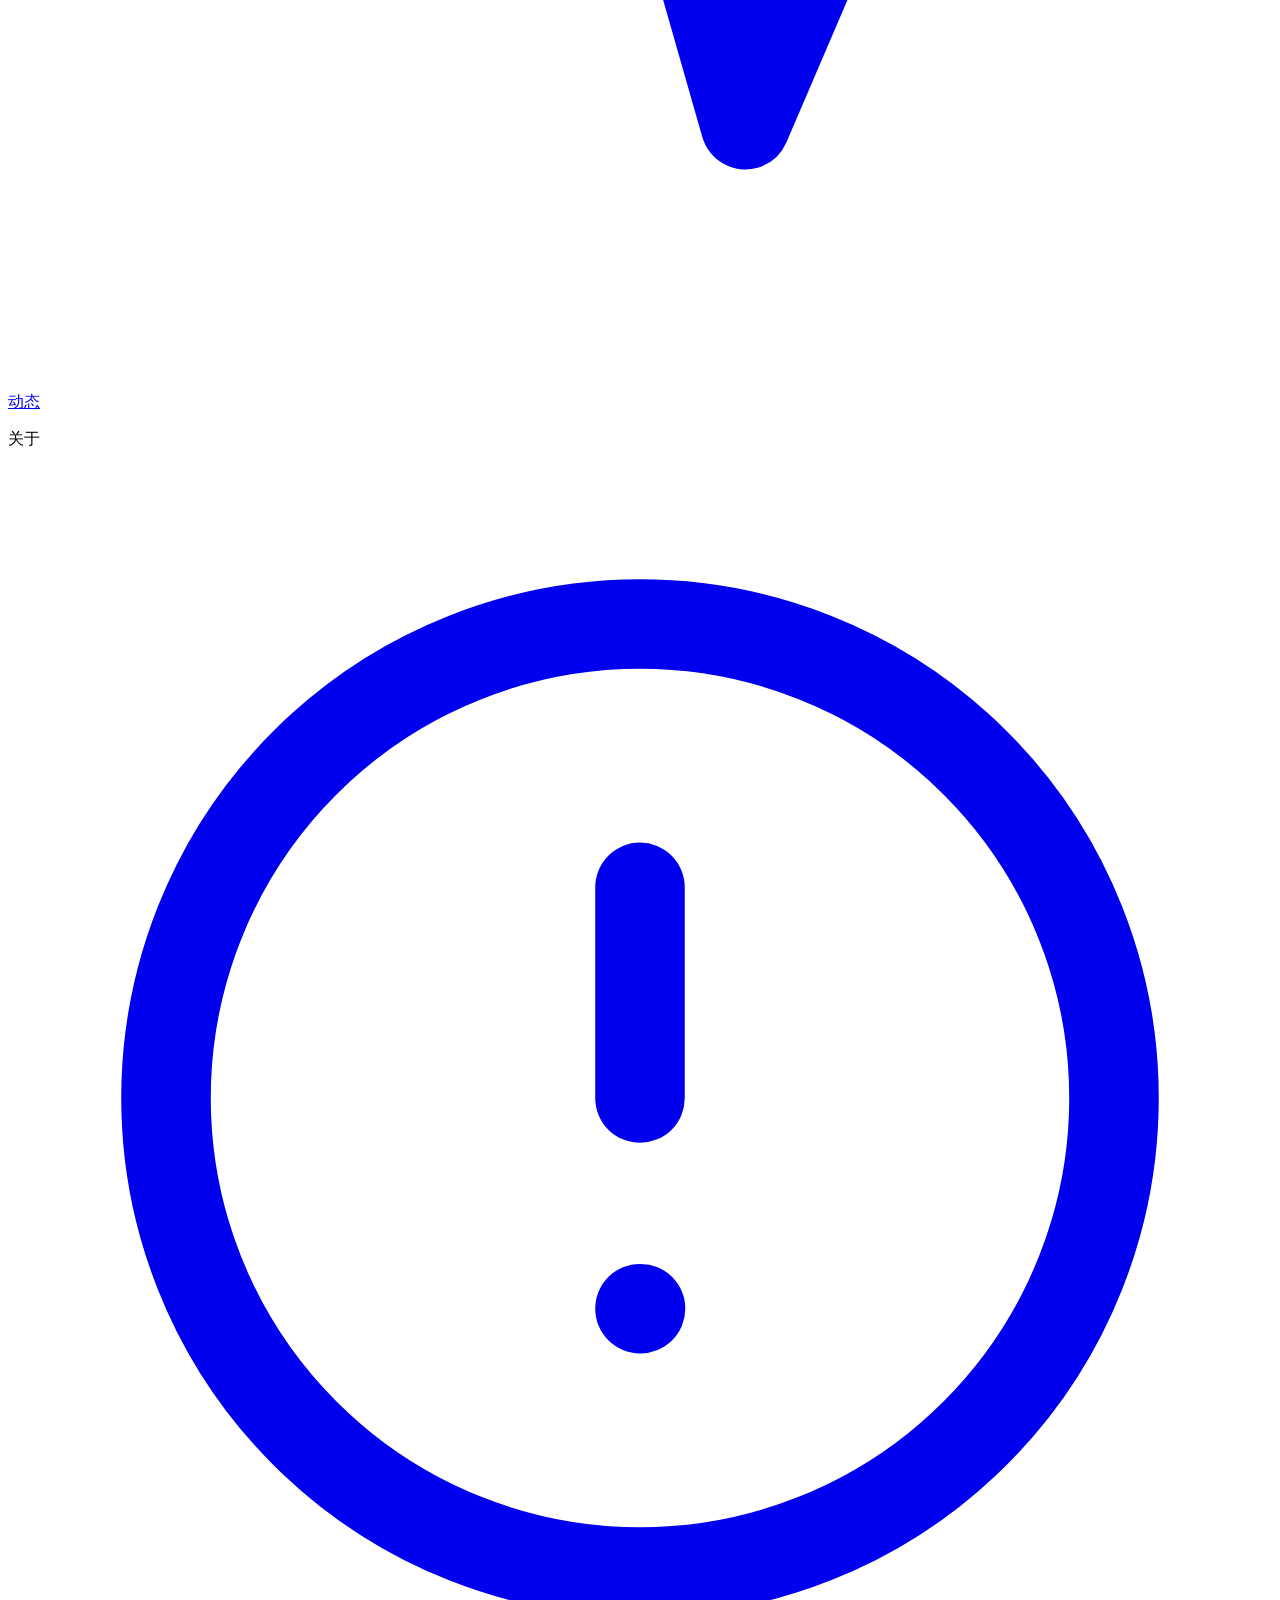
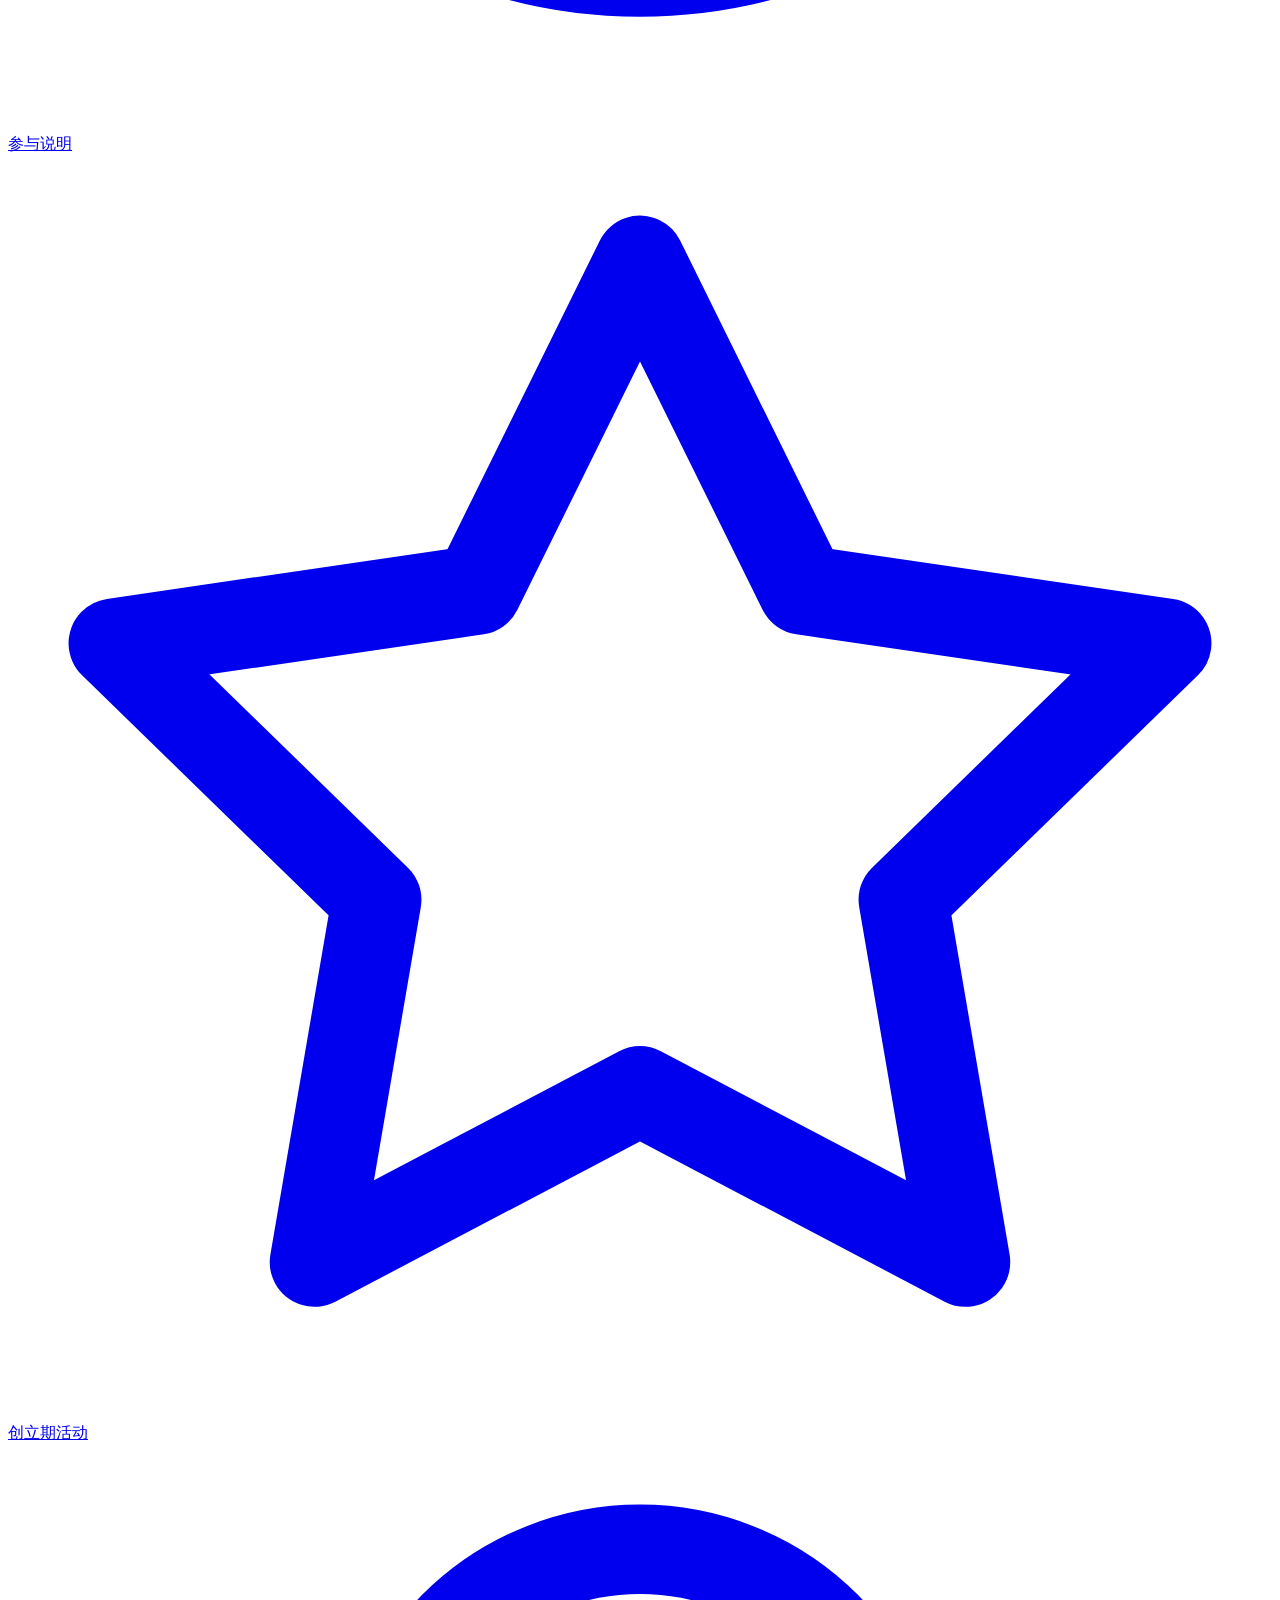
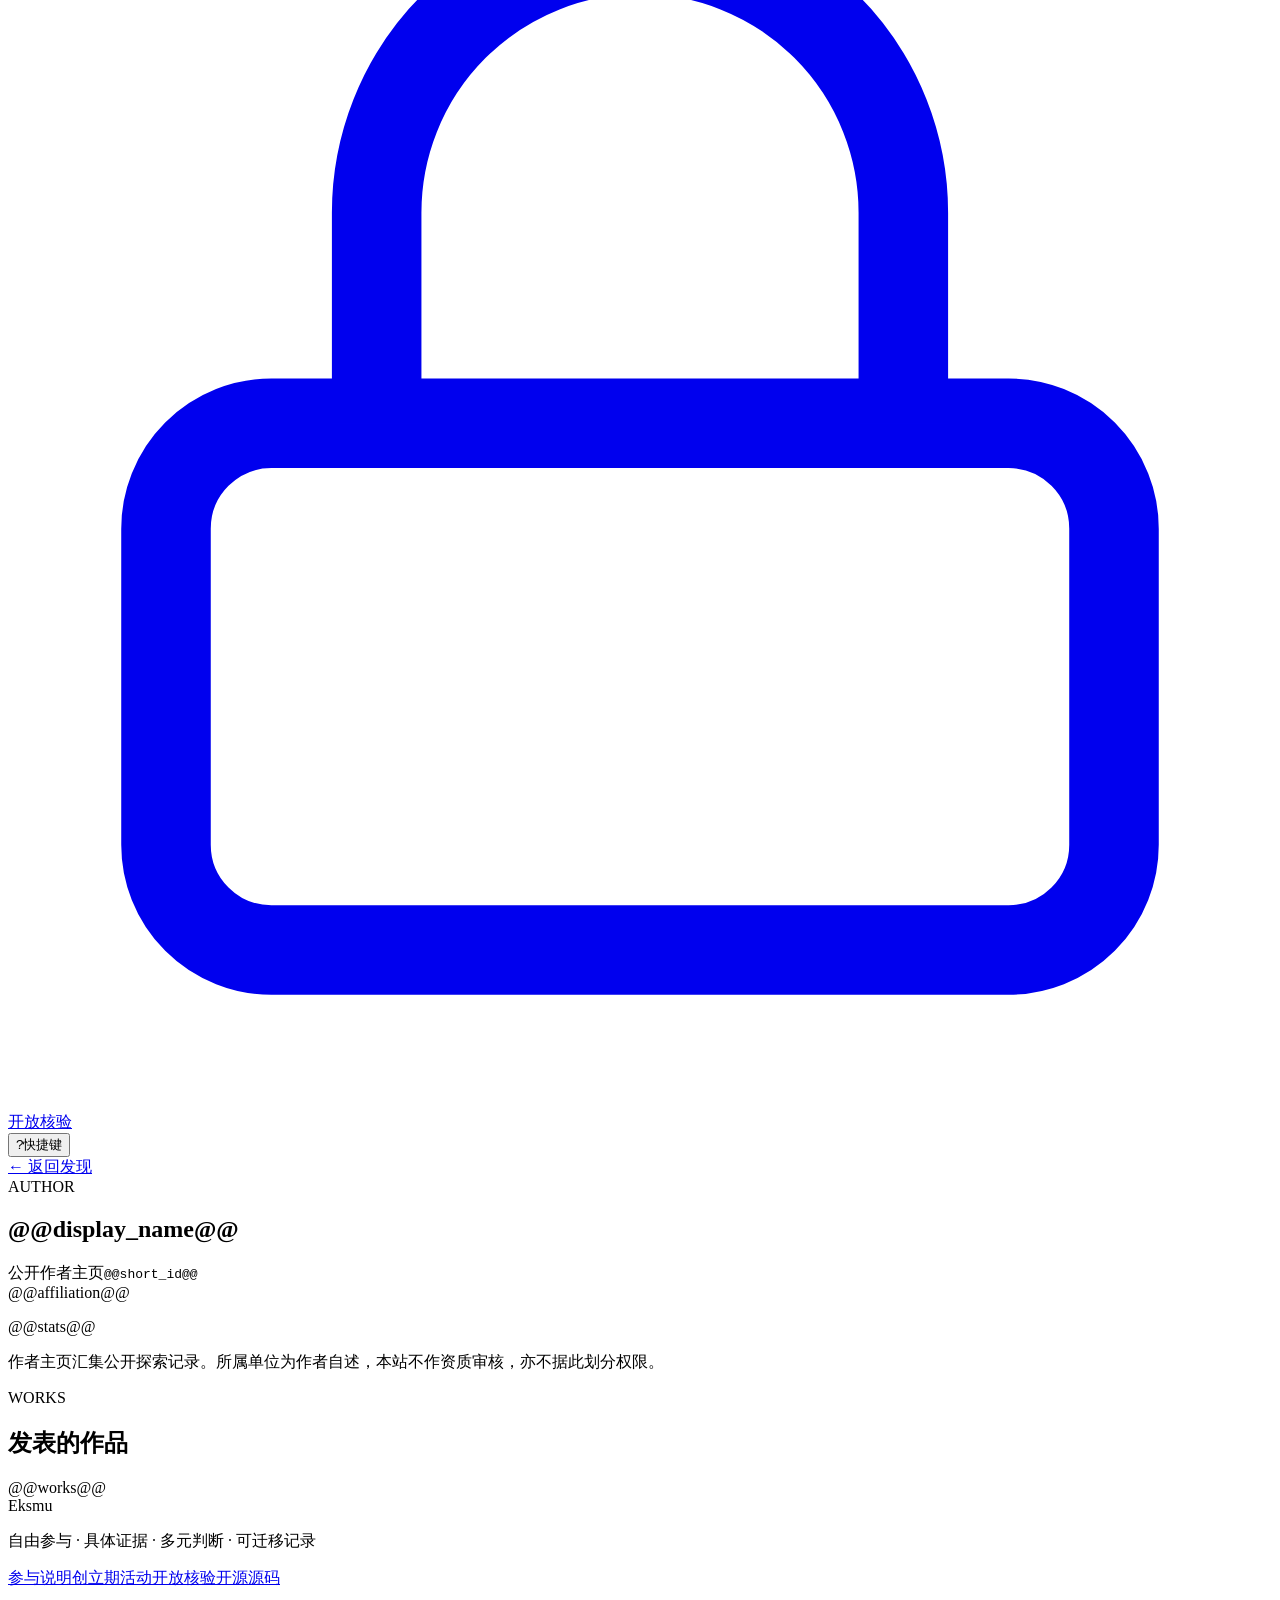
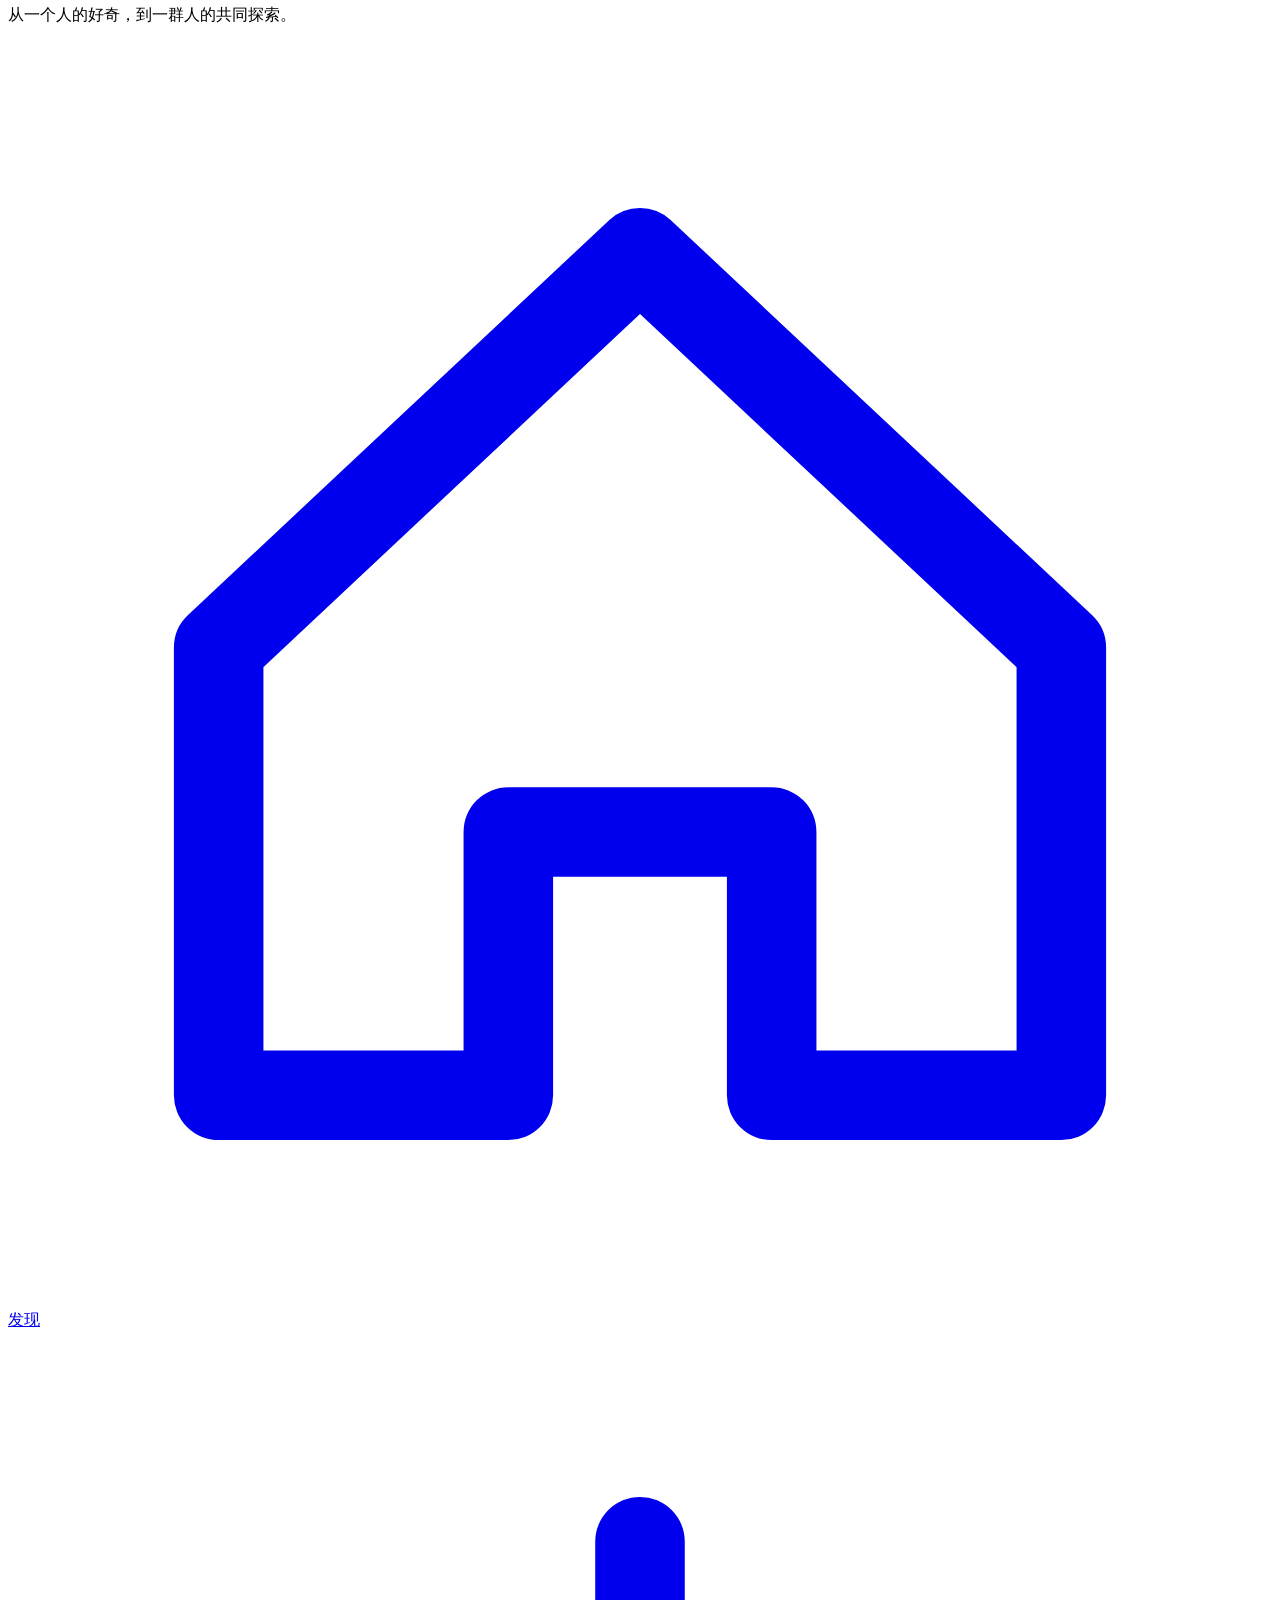
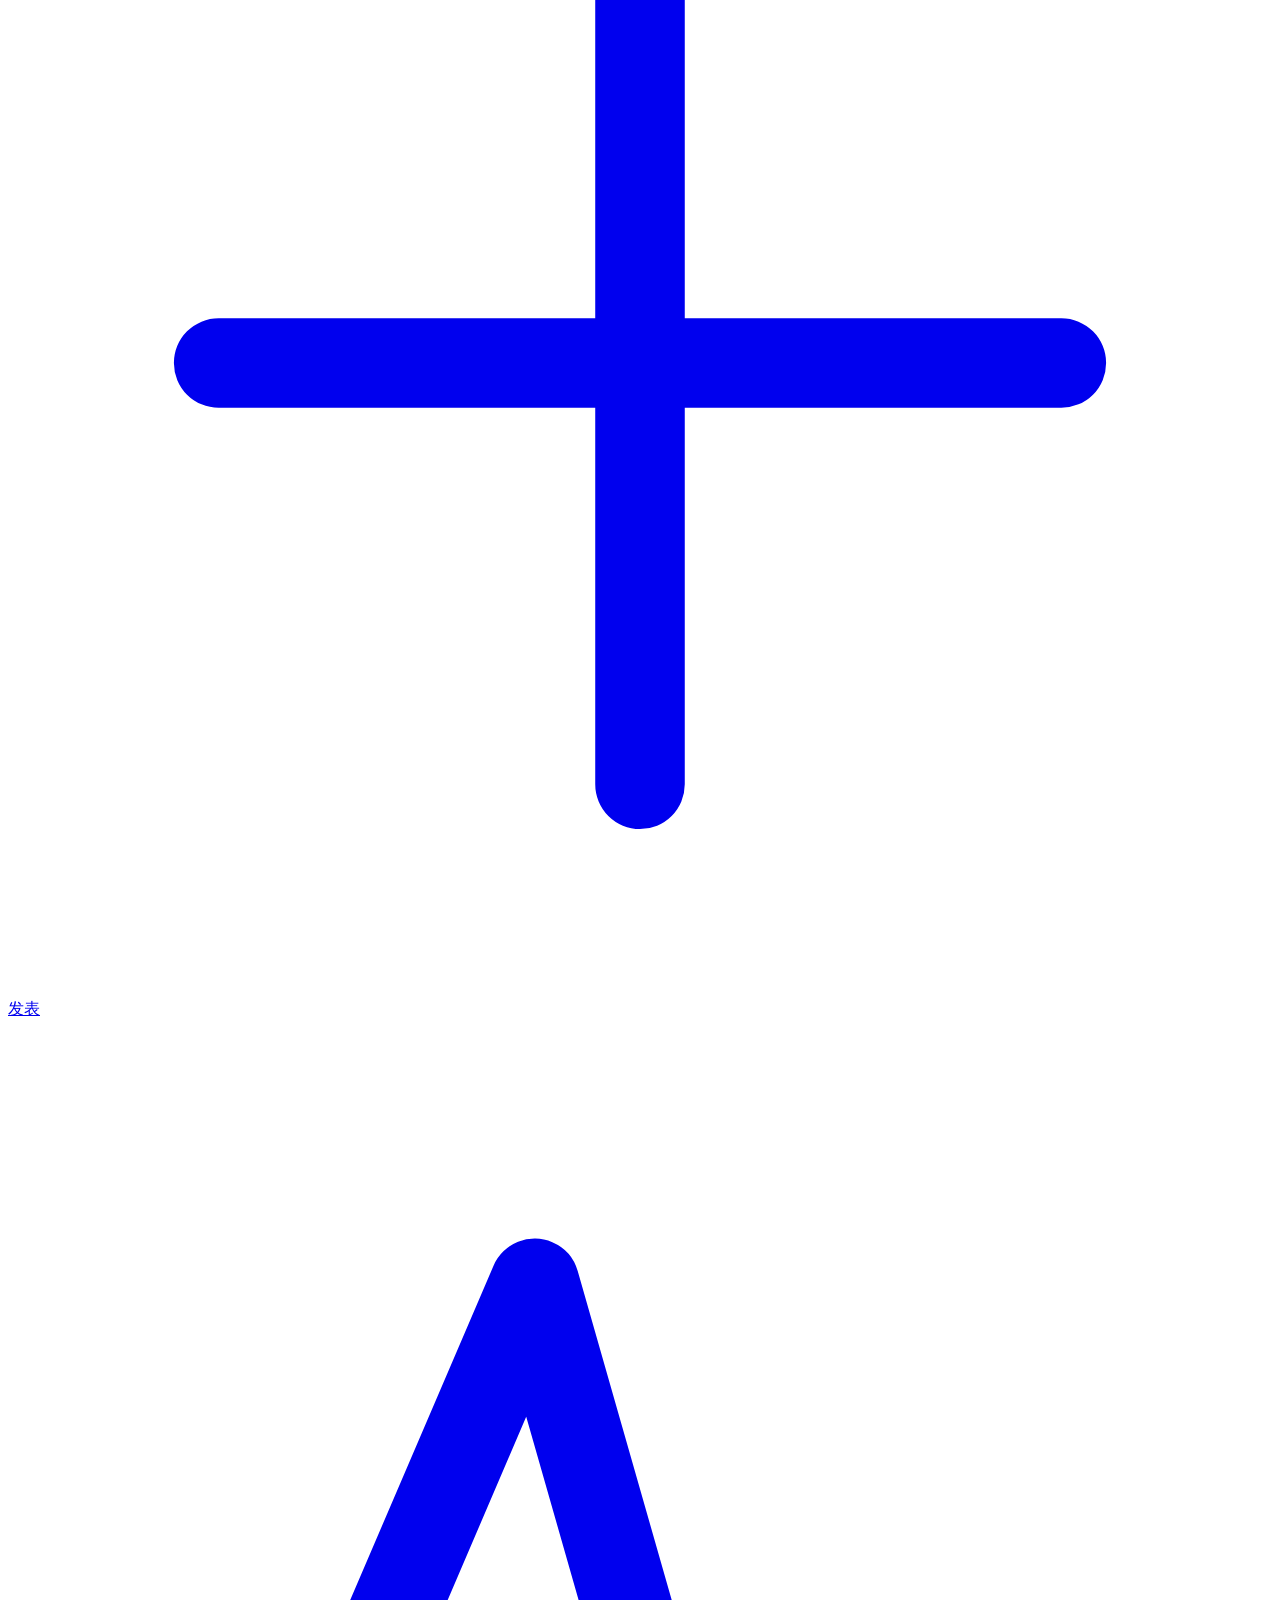
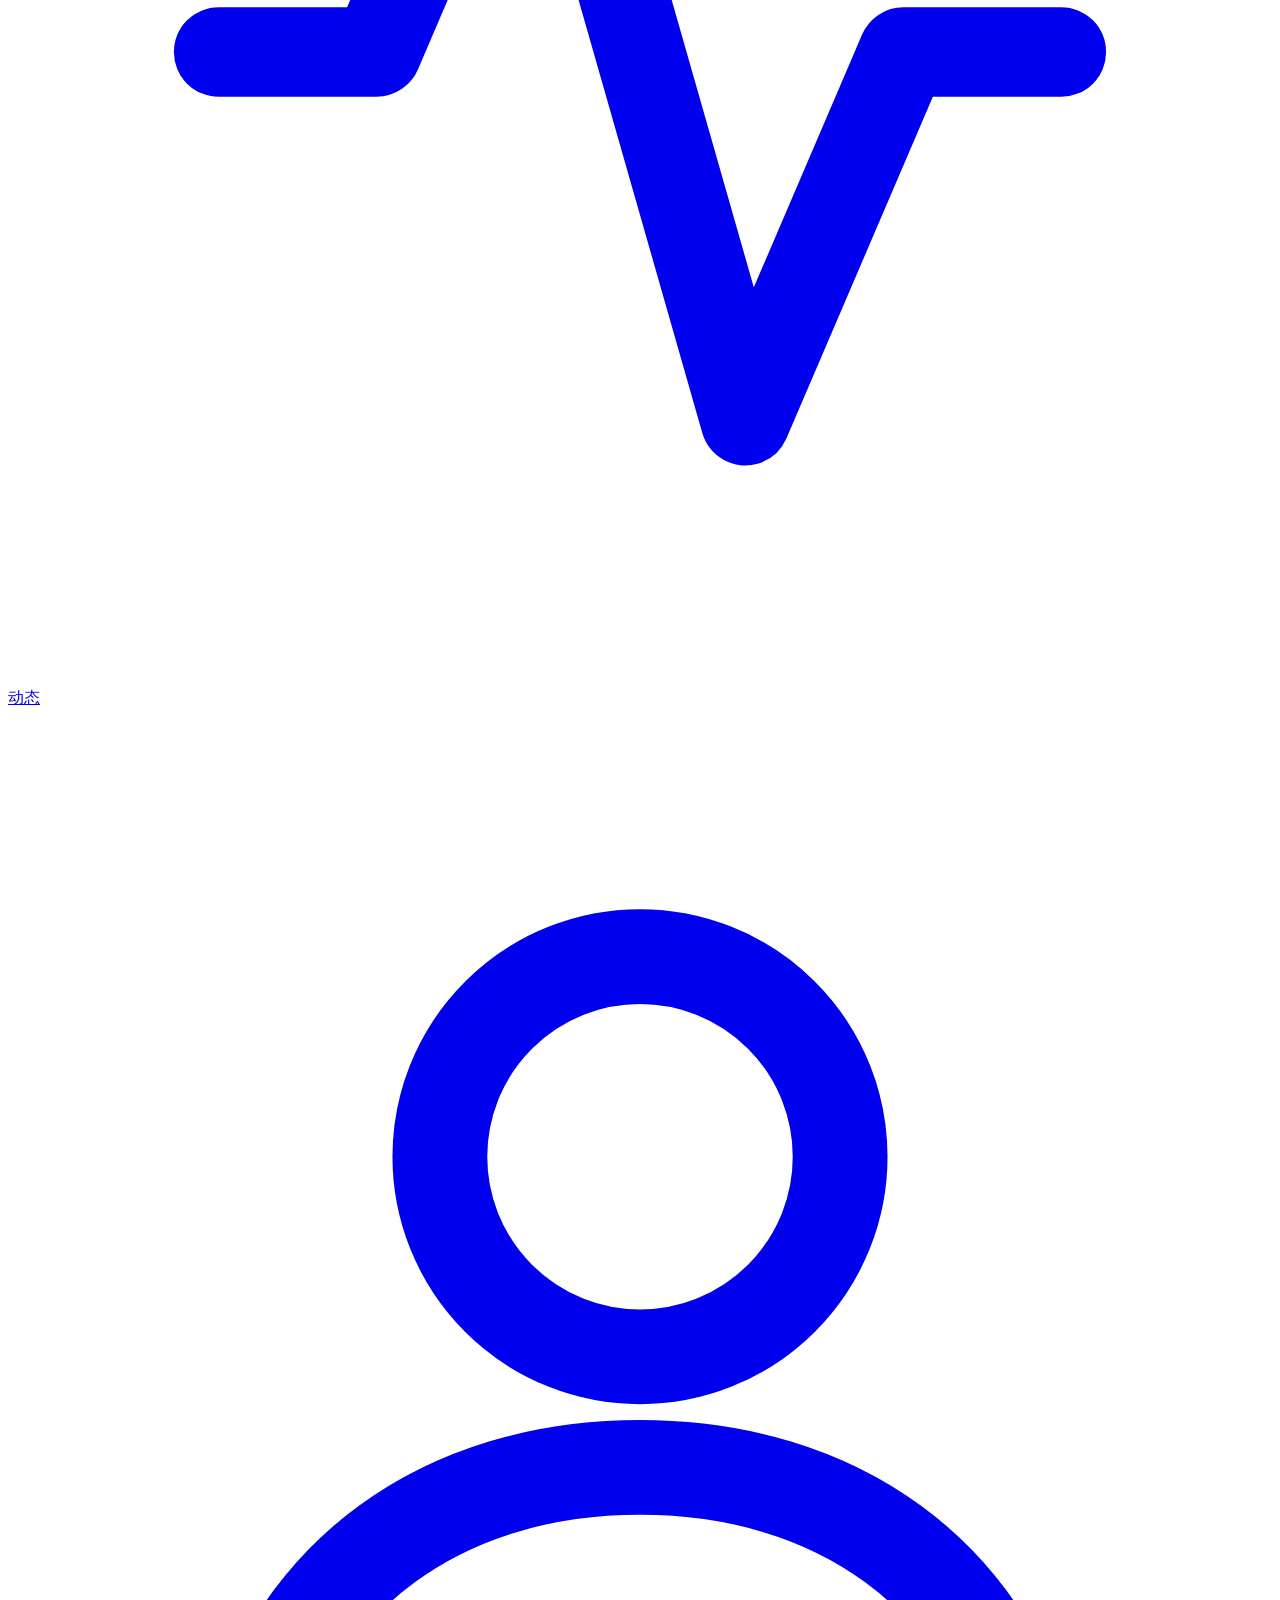
==== commit 033ebfac: "feat(ui): light theme that follows the system, with a header switch Light palette (WCAG AA) under ht" ====
--- a/eksmu/static/author.html
+++ b/eksmu/static/author.html
@@ -1,12 +1,12 @@
 <!doctype html>
 <html lang="zh-CN"><head><meta charset="utf-8"><meta name="viewport" content="width=device-width, initial-scale=1"><meta name="theme-color" content="#07080D">
-<title>@@page_title@@</title><!--i18n:head--><link rel="icon" href="/favicon.svg" type="image/svg+xml"><link rel="alternate" type="application/atom+xml" title="Eksmu" href="/feed.xml"><meta name="description" content="@@description@@">@@meta@@<link rel="stylesheet" href="/style.css"><link rel="stylesheet" href="/research.css"><script src="/shell.js" defer></script></head>
+<title>@@page_title@@</title><!--i18n:head--><link rel="icon" href="/favicon.svg" type="image/svg+xml"><link rel="alternate" type="application/atom+xml" title="Eksmu" href="/feed.xml"><meta name="description" content="@@description@@">@@meta@@<link rel="stylesheet" href="/style.css"><link rel="stylesheet" href="/research.css"><script src="/theme.js"></script><script src="/shell.js" defer></script></head>
 <body>
 <div class="app-shell">
 <a class="skip-link" href="#main">跳到主要内容</a>
 <header class="hd topbar sh-top"><div class="hd-in topbar-inner"><a class="brand" href="/" aria-label="Eksmu 首页"><span class="brand-mark"><svg viewBox="0 0 64 64" aria-hidden="true"><rect x="2" y="2" width="60" height="60" rx="8" fill="#0C0F18" stroke="#2DE2E6" stroke-width="2.5"/><text x="9" y="49" font-family="'Chakra Petch',Georgia,'Times New Roman',serif" font-style="italic" font-size="46" font-weight="700" fill="#E6E9F2">x</text><text x="36" y="27" font-family="'Chakra Petch',Georgia,'Times New Roman',serif" font-style="italic" font-size="28" font-weight="700" fill="#2DE2E6">μ</text></svg></span><span class="name brand-name glitch" data-text="Eksmu">Eksmu</span></a>
 <button type="button" class="cmd" id="cmd-trigger" aria-label="搜索作品、命令 (Ctrl+K / /)" aria-haspopup="dialog"><span class="cmd-gt mono" aria-hidden="true">&gt;</span><svg class="cmd-ico" viewBox="0 0 24 24" aria-hidden="true"><circle cx="10.5" cy="10.5" r="6" fill="none" stroke="currentColor" stroke-width="2"/><path d="m15 15 5 5" stroke="currentColor" stroke-width="2" stroke-linecap="round"/></svg><span class="cmd-txt">搜索作品、命令…</span><span class="cmd-keys" aria-hidden="true"><span class="kbd">Ctrl</span><span class="kbd">K</span></span></button>
-<div class="tools"><button class="tool fx" id="fx-toggle" type="button" aria-pressed="true" aria-label="视觉效果" title="切换视觉效果 (FX / LITE)"><span class="dot hot" aria-hidden="true"></span><span class="fx-txt">FX</span></button><!--i18n:switch--><a class="tool account-link" href="/account" aria-label="账户"><svg class="si-ico" viewBox="0 0 24 24" aria-hidden="true"><circle cx="12" cy="8.5" r="3.8" fill="none" stroke="currentColor" stroke-width="1.8"/><path d="M4.5 20c.9-3.6 3.8-5.6 7.5-5.6s6.6 2 7.5 5.6" fill="none" stroke="currentColor" stroke-width="1.8"/></svg><span class="si-txt">账户</span></a></div></div></header>
+<div class="tools"><button class="tool fx" id="fx-toggle" type="button" aria-pressed="true" aria-label="视觉效果" title="切换视觉效果 (FX / LITE)"><span class="dot hot" aria-hidden="true"></span><span class="fx-txt">FX</span></button><button class="tool theme" id="theme-toggle" type="button" aria-label="切换主题" title="切换主题"><svg class="th-ico th-auto" viewBox="0 0 24 24" aria-hidden="true"><circle cx="12" cy="12" r="8" fill="none" stroke="currentColor" stroke-width="1.8"/><path d="M12 4a8 8 0 0 1 0 16z" fill="currentColor"/></svg><svg class="th-ico th-light" viewBox="0 0 24 24" aria-hidden="true"><circle cx="12" cy="12" r="4" fill="none" stroke="currentColor" stroke-width="1.8"/><path d="M12 2.5v2.5M12 19v2.5M2.5 12H5M19 12h2.5M5.3 5.3l1.8 1.8M16.9 16.9l1.8 1.8M5.3 18.7l1.8-1.8M16.9 7.1l1.8-1.8" stroke="currentColor" stroke-width="1.8" stroke-linecap="round"/></svg><svg class="th-ico th-dark" viewBox="0 0 24 24" aria-hidden="true"><path d="M20 14.5A8 8 0 0 1 9.5 4a8 8 0 1 0 10.5 10.5z" fill="none" stroke="currentColor" stroke-width="1.8" stroke-linejoin="round"/></svg><span class="theme-txt">AUTO</span></button><!--i18n:switch--><a class="tool account-link" href="/account" aria-label="账户"><svg class="si-ico" viewBox="0 0 24 24" aria-hidden="true"><circle cx="12" cy="8.5" r="3.8" fill="none" stroke="currentColor" stroke-width="1.8"/><path d="M4.5 20c.9-3.6 3.8-5.6 7.5-5.6s6.6 2 7.5 5.6" fill="none" stroke="currentColor" stroke-width="1.8"/></svg><span class="si-txt">账户</span></a></div></div></header>
 <aside class="rail sh-rail" aria-label="控制台导航">
 <nav class="sec topnav" aria-label="主要导航">
 <a href="/" class="it" title="发现" aria-label="发现"><span class="no mono" aria-hidden="true">01</span><svg class="ic" viewBox="0 0 24 24" aria-hidden="true"><path d="M4 11.5 12 4l8 7.5V20h-5.5v-5h-5v5H4z" fill="none" stroke="currentColor" stroke-width="1.7" stroke-linejoin="round" stroke-linecap="round"/></svg><span class="lb">发现</span></a>
